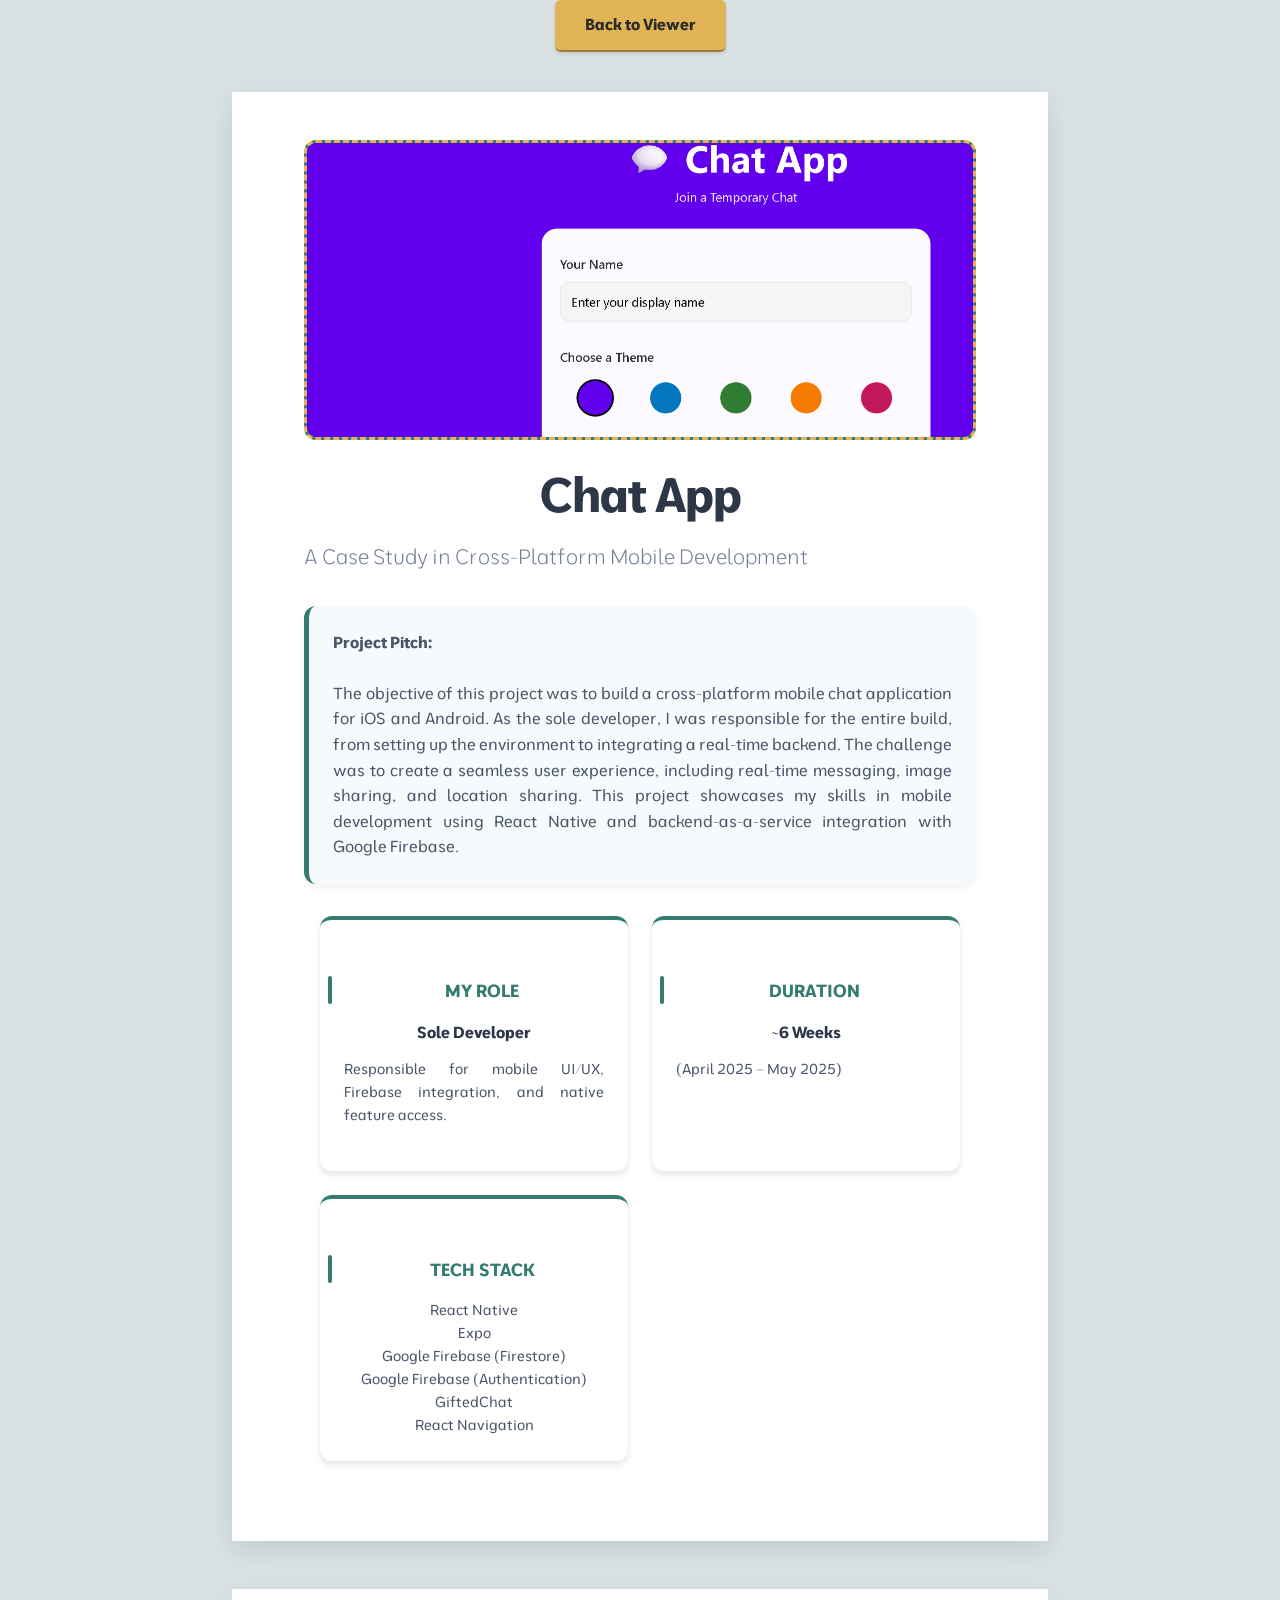
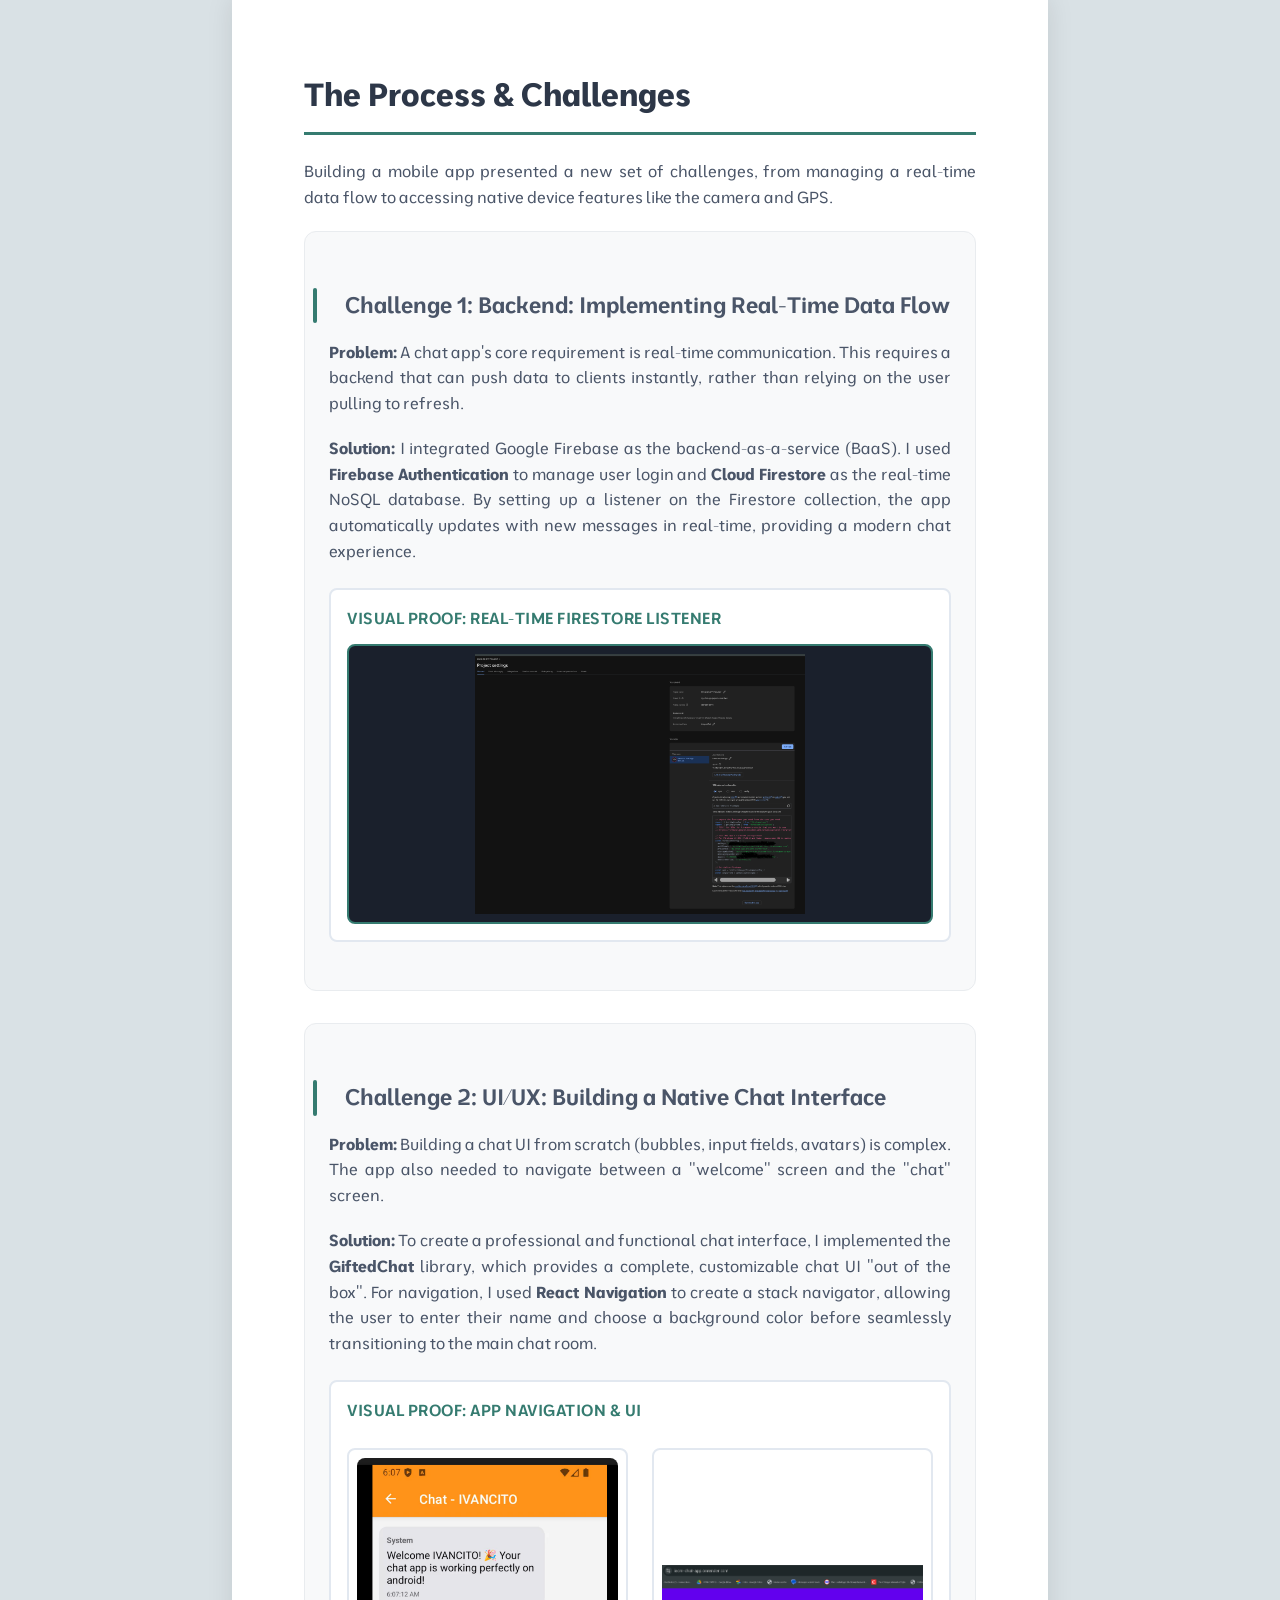
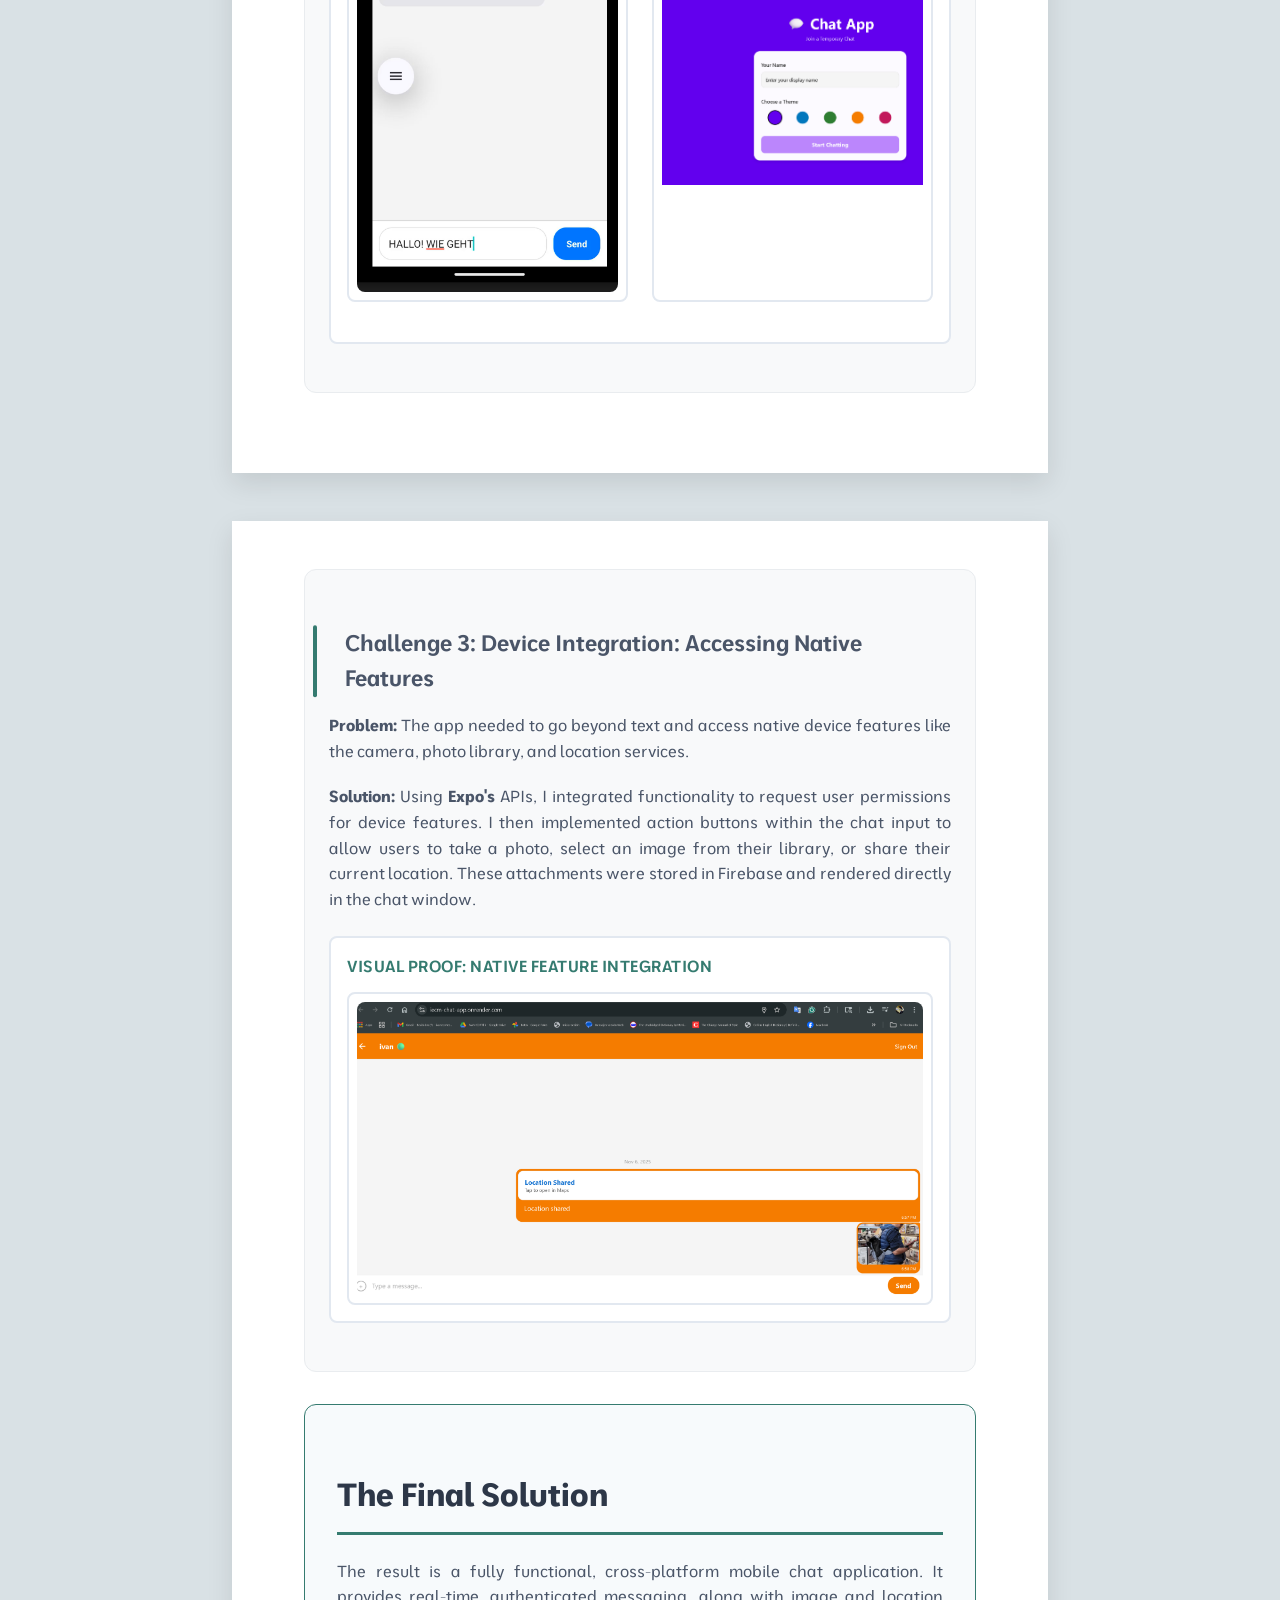
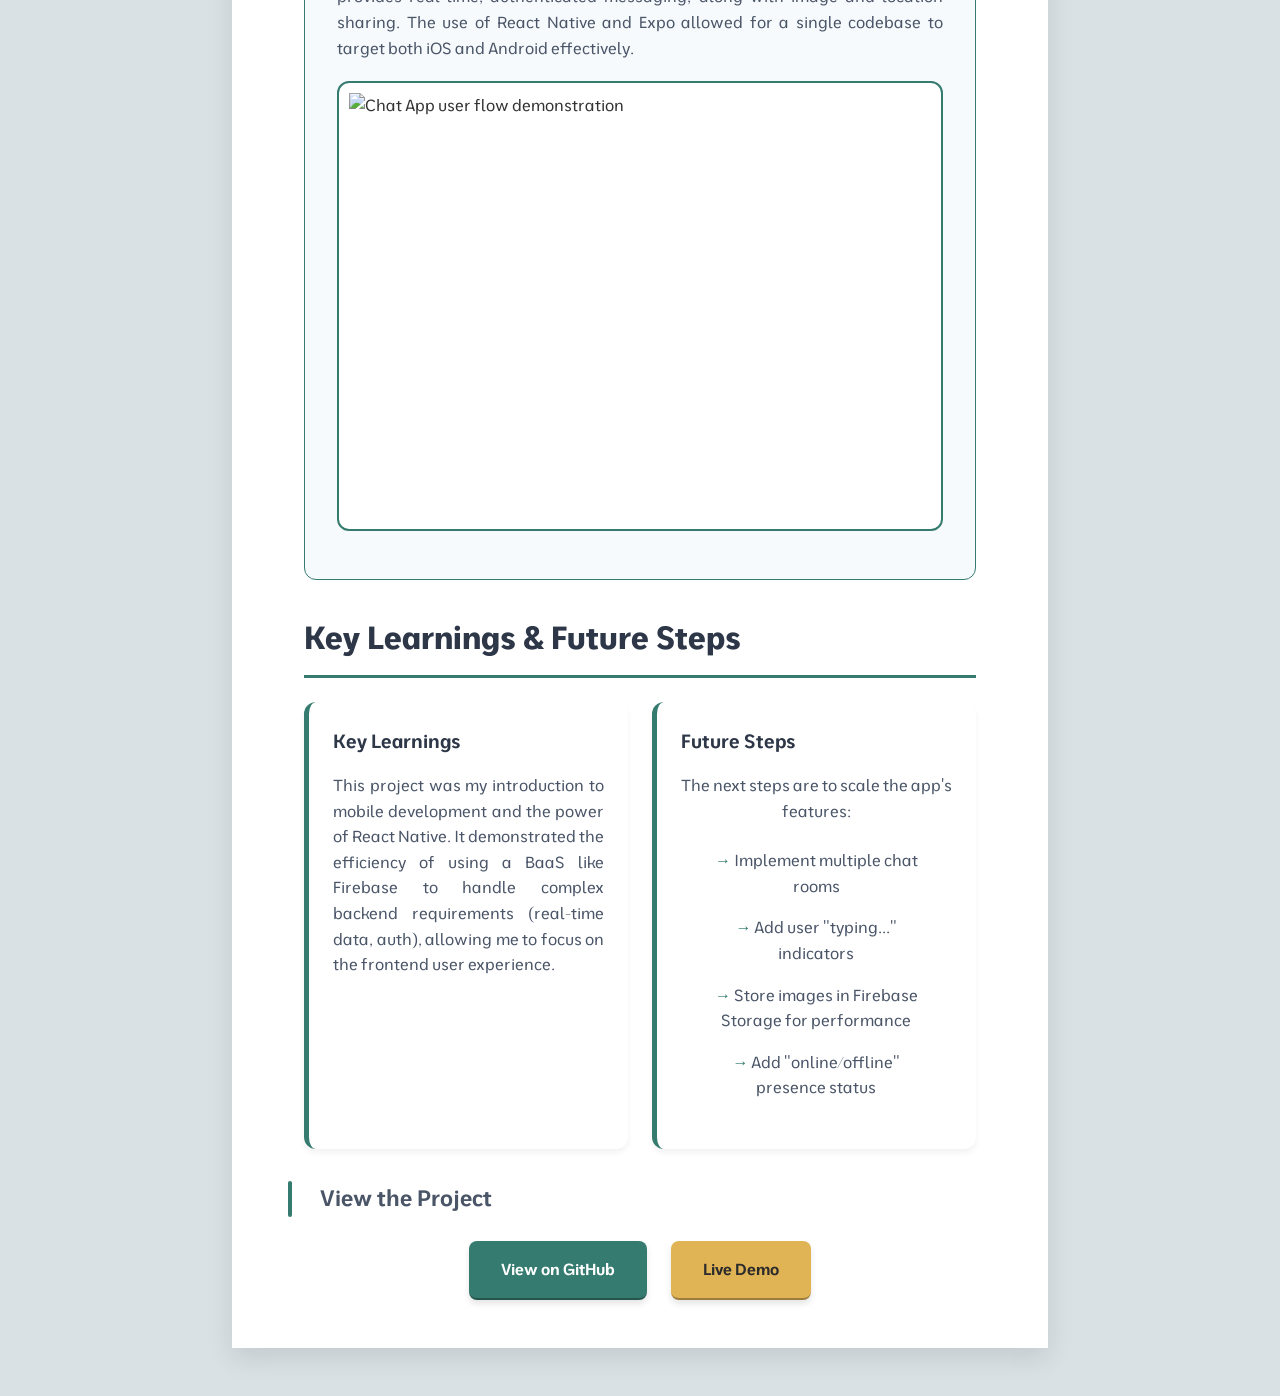
==== CHAT_APP_CASE_STUDY.html @ 042a17e3 "CORRECTIVE MEASURES" ====
<!DOCTYPE html>
<html lang="en">
<head>
    <meta charset="UTF-8" />
    <meta name="viewport" content="width=device-width, initial-scale=1.0" />
    <title>Chat App - Case Study</title>
    
    <link rel="preconnect" href="https://fonts.googleapis.com" />
    <link rel="preconnect" href="https://fonts.gstatic.com" crossorigin />
    <link href="https://fonts.googleapis.com/css2?family=Moderustic:wght@400;700&display=swap" rel="stylesheet" />

    <style>
      * { margin: 0; padding: 0; box-sizing: border-box; }
      body {
        font-family: "Moderustic", sans-serif; font-weight: 400; line-height: 1.6;
        color: #333; background: #d9e1e5;
      }
      .page {
        width: 8.5in; min-height: 11in; margin: 20px auto 0.5in auto; padding: 0.5in 0.75in;
        background: white; page-break-after: always; position: relative;
        box-shadow: 0 10px 25px rgba(0,0,0,0.1);
      }
      .page:last-child { page-break-after: avoid; }
      
      /* Navigation */
      .nav-header { text-align: center; padding-bottom: 20px; }
      .nav-btn {
        display: inline-block; padding: 12px 30px; background-color: #e0b354; 
        color: #2b2b2b; text-decoration: none; border-radius: 6px; font-weight: 700;
        box-shadow: 0 2px 4px rgba(0,0,0,0.1); border-bottom: 2px solid rgba(0, 0, 0, 0.3);
      }
      .nav-btn:hover { opacity: 0.8; }

      .hero-container { text-align: center; margin-bottom: 2rem; }
      .hero-image {
        width: 100%; height: 300px; 
        background: #357b70; 
        border-radius: 12px; display: flex; align-items: center; justify-content: center;
        margin: 0 auto 1rem; border: 3px dashed #e0b354; overflow: hidden;
      }
      .hero-image img { width: 100%; height: 100%; object-fit: cover; display: block; }
      
      .main-title { font-size: 3rem; font-weight: 700; color: #2d3748; margin-bottom: 0.5rem; letter-spacing: -1px; }
      .subtitle { font-size: 1.3rem; color: #718096; margin-bottom: 2rem; font-weight: 300; }
      .project-pitch {
        font-size: 1rem; color: #4a5568; margin-bottom: 2rem; padding: 1.5rem;
        background: #f7fafc;
        border-radius: 12px; border-left: 5px solid #357b70; box-shadow: 0 4px 6px rgba(0,0,0,.05);
        text-align: justify;
      }
      .project-details-grid {
        display: grid; grid-template-columns: repeat(auto-fit, minmax(200px, 1fr));
        gap: 1.5rem; margin: 2rem auto; padding: 0 1rem;
      }
      .detail-card {
        background: white; padding: 1.5rem; border-radius: 12px; box-shadow: 0 4px 6px rgba(0,0,0,.1);
        text-align: center; border-top: 4px solid #357b70;
      }
      .detail-card h3 { color: #357b70; font-size: 1.1rem; font-weight: 700; margin-bottom: 1rem; text-transform: uppercase; }
      .detail-card .detail-title { display: block; font-weight: 700; font-size: 1rem; color: #2d3748; margin-bottom: .75rem; }
      .detail-card p, .detail-card li { font-size: .9rem; color: #4a5568; list-style: none; padding: 0; }
      h2 {
        font-size: 2rem; font-weight: 700; color: #2d3748; margin: 2rem 0 1.5rem 0;
        border-bottom: 3px solid #357b70; padding-bottom: .75rem;
      }
      h3 {
        font-size: 1.4rem; font-weight: 600; color: #4a5568; margin: 2rem 0 1rem 0; position: relative; padding-left: 1rem;
      }
      h3::before {
        content: ""; position: absolute; left: -1rem; top: 50%; transform: translateY(-50%);
        width: 4px; height: 100%; background: #357b70; border-radius: 2px;
      }
      p { margin-bottom: 1.25rem; font-size: 1rem; color: #4a5568; text-align: justify; }
      .challenge-section {
        margin-bottom: 2rem; padding: 1.5rem; border-radius: 12px; background: #f8f9fa; border: 1px solid #e9ecef;
        page-break-inside: avoid;
      }
      .visual-proof { margin: 1.5rem 0; padding: 1rem; background: white; border-radius: 8px; border: 2px solid #e2e8f0; }
      .visual-proof h4 {
        font-size: 1rem; color: #357b70; margin-bottom: .75rem; font-weight: 600; text-transform: uppercase; letter-spacing: .5px;
      }
      .side-by-side-container { display: grid; grid-template-columns: 1fr 1fr; gap: 1.5rem; margin: 1.5rem 0; }
      .code-comparison { width: 100%; }
      .code-comparison h4 { text-align: center; color: #357b70; font-size: 1rem; margin-bottom: .75rem; font-weight: 600; }
      .code-placeholder {
        background: #1a202c; color: #e2e8f0; height: 280px; border-radius: 8px; display: flex; align-items: center; justify-content: center;
        border: 2px solid #357b70; overflow: hidden; padding: .5rem; position: relative;
      }
      .code-placeholder img { width: 100%; height: 100%; object-fit: contain; border-radius: 4px; }
      .image-placeholder {
        width: 100%; min-height: 250px; background: white; border: 2px solid #e2e8f0; border-radius: 8px; display: flex; align-items: center; justify-content: center; padding: .5rem; overflow: hidden;
      }
      .image-placeholder img { width: 100%; height: 100%; object-fit: contain; border-radius: 8px; }
      .ui-screenshots { display: grid; grid-template-columns: 1fr 1fr; gap: 1.5rem; margin: 1.5rem 0; }
      .final-solution {
        background: #f7fafc; padding: 2rem; border-radius: 12px; border: 1px solid #357b70; margin: 2rem 0;
      }
      .gif-placeholder {
        width: 100%; height: 450px; background: white; border: 2px solid #357b70; border-radius: 12px; display: block; margin: 1rem 0; padding: 10px; overflow: hidden;
      }
      .gif-placeholder img { width: 100%; height: 100%; object-fit: contain; display: block; content: url('./CHATAPP_WORKING_ON_PHONE.gif'); }
      .learnings-grid { display: grid; grid-template-columns: 1fr 1fr; gap: 1.5rem; margin: 1.5rem 0; page-break-inside: avoid; }
      .learning-box { background: white; padding: 1.5rem; border-radius: 12px; border-left: 5px solid #357b70; box-shadow: 0 4px 6px rgba(0,0,0,.05); }
      .learning-box h4 { font-size: 1.2rem; color: #2d3748; margin-bottom: 1rem; font-weight: 600; }
      .future-steps-list { margin: 1rem auto; padding-left: 0; list-style: none; max-width: 80%; text-align: center; }
      .future-steps-list li { padding: .5rem 0; color: #4a5568; }
      .future-steps-list li::before { content: "→ "; color: #357b70; font-weight: bold; }
      .cta-section {
        text-align: center; margin-top: 3rem; padding: 2rem; background: #f7fafc; border-radius: 12px;
      }
      .cta-section h3 { margin-bottom: 1.5rem; text-align: center; padding-left: 0; }
      .cta-section h4 { margin: 1.5rem 0 .5rem 0; color: #4a5568; font-size: 1.1rem; }
      .cta-buttons { display: flex; gap: 1.5rem; justify-content: center; margin-top: 1.5rem; }
      .cta-button {
        padding: 1rem 2rem; border: none; border-radius: 8px; font-weight: 600; text-decoration: none; color: white; transition: all .3s ease; font-size: 1rem; box-shadow: 0 4px 6px rgba(0,0,0,.1);
        border-bottom: 2px solid rgba(0, 0, 0, 0.3);
      }
      .cta-button:hover { transform: translateY(-2px); box-shadow: 0 6px 12px rgba(0,0,0,.15); opacity: 0.8; }
      
      .github-button { background-color: #357b70; }
      .demo-button { background-color: #e0b354; color: #2b2b2b; }

      @media print {
        .nav-header { display: none; }
        .page { width: 100%; margin: 0; padding: 0.5in; box-shadow: none; border: none; }
        .gif-placeholder img { content: url('./CHATAPP_WORKING_ON_PHONE.png') !important; }
      }
    </style>
</head>
<body>
    <div class="nav-header">
        <a href="../../index.html" class="nav-btn">Back to Viewer</a>
    </div>

    <div class="page">
      <div class="hero-container">
        <div class="hero-image">
           <img src="./img/CHATAPP/SCREENSHOT_CHATAPP_UI.png" alt="Screenshot welcome page to Chat App" />
        </div>
        <h1 class="main-title">Chat App</h1>
        <p class="subtitle">A Case Study in Cross-Platform Mobile Development</p>
        <div class="project-pitch">
          <strong>Project Pitch:</strong><br /><br />
          The objective of this project was to build a cross-platform mobile chat application for iOS and Android. As the sole developer, I was responsible for the entire build, from setting up the environment to integrating a real-time backend. The challenge was to create a seamless user experience, including real-time messaging, image sharing, and location sharing. This project showcases my skills in mobile development using React Native and backend-as-a-service integration with Google Firebase.
        </div>
      </div>

      <div class="project-details-grid">
        <div class="detail-card">
          <h3>My Role</h3>
          <span class="detail-title">Sole Developer</span>
          <p>Responsible for mobile UI/UX, Firebase integration, and native feature access.</p>
        </div>
        <div class="detail-card">
          <h3>Duration</h3>
          <span class="detail-title">~6 Weeks</span>
          <p>(April 2025 – May 2025)</p>
        </div>
        <div class="detail-card">
          <h3>Tech Stack</h3>
          <ul style="padding: 0;">
            <li>React Native</li>
            <li>Expo</li>
            <li>Google Firebase (Firestore)</li>
            <li>Google Firebase (Authentication)</li>
            <li>GiftedChat</li>
            <li>React Navigation</li>
          </ul>
        </div>
      </div>
    </div>

    <div class="page">
      <h2>The Process & Challenges</h2>
      <p>
        Building a mobile app presented a new set of challenges, from managing a real-time data flow to accessing native device features like the camera and GPS.
      </p>

      <div class="challenge-section">
        <h3>Challenge 1: Backend: Implementing Real-Time Data Flow</h3>
        <p>
          <strong>Problem:</strong> A chat app's core requirement is real-time communication. This requires a backend that can push data to clients instantly, rather than relying on the user pulling to refresh.
        </p>
        <p>
          <strong>Solution:</strong> I integrated Google Firebase as the backend-as-a-service (BaaS). I used <strong>Firebase Authentication</strong> to manage user login and <strong>Cloud Firestore</strong> as the real-time NoSQL database. By setting up a listener on the Firestore collection, the app automatically updates with new messages in real-time, providing a modern chat experience.
        </p>
        <div class="visual-proof">
          <h4>Visual Proof: Real-Time Firestore Listener</h4>
          <div class="code-placeholder">
             <img src="./img/CHATAPP/SCREENSHOT_CHATAPP_FIRESTORE.png" alt="Screenshot of the onSnapshot code from Firebase" />
          </div>
        </div>
      </div>

      <div class="challenge-section">
        <h3>Challenge 2: UI/UX: Building a Native Chat Interface</h3>
        <p>
          <strong>Problem:</strong> Building a chat UI from scratch (bubbles, input fields, avatars) is complex. The app also needed to navigate between a "welcome" screen and the "chat" screen.
        </p>
        <p>
          <strong>Solution:</strong> To create a professional and functional chat interface, I implemented the <strong>GiftedChat</strong> library, which provides a complete, customizable chat UI "out of the box". For navigation, I used <strong>React Navigation</strong> to create a stack navigator, allowing the user to enter their name and choose a background color before seamlessly transitioning to the main chat room.
        </p>
        <div class="visual-proof">
          <h4>Visual Proof: App Navigation & UI</h4>
          <div class="ui-screenshots">
             <div class="image-placeholder">
               <img src="./img/CHATAPP/SCREENSHOT_CHATAPP_WELCOME_1.png" alt="Screenshot of the Welcome Screen" />
             </div>
             <div class="image-placeholder">
               <img src="./img/CHATAPP/SCREENSHOT_CHATAPP_UI.png" alt="Screenshot of the GiftedChat UI" />
             </div>
          </div>
        </div>
      </div>
    </div>
    
    <div class="page">
      <div class="challenge-section">
        <h3>Challenge 3: Device Integration: Accessing Native Features</h3>
        <p>
          <strong>Problem:</strong> The app needed to go beyond text and access native device features like the camera, photo library, and location services.
        </p>
        <p>
          <strong>Solution:</strong> Using <strong>Expo's</strong> APIs, I integrated functionality to request user permissions for device features. I then implemented action buttons within the chat input to allow users to take a photo, select an image from their library, or share their current location. These attachments were stored in Firebase and rendered directly in the chat window.
        </p>
        <div class="visual-proof">
          <h4>Visual Proof: Native Feature Integration</h4>
           <div class="image-placeholder">
             <img src="./img/CHATAPP/SCREENSHOT_CHATAPP_FEATURES.png" alt="Screenshot of the chat input showing camera, photo, and location buttons" />
           </div>
        </div>
      </div>

      <div class="final-solution">
        <h2>The Final Solution</h2>
        <p>
          The result is a fully functional, cross-platform mobile chat application. It provides real-time, authenticated messaging, along with image and location sharing. The use of React Native and Expo allowed for a single codebase to target both iOS and Android effectively.
        </p>
         <div class="gif-placeholder">
           <img src="./img/CHATAPP/CHATAPP_WORKING_ON_PHONE.gif" alt="Chat App user flow demonstration" />
        </div>
      </div>

      <h2>Key Learnings & Future Steps</h2>
      <div class="learnings-grid">
        <div class="learning-box">
          <h4>Key Learnings</h4>
          <p>
            This project was my introduction to mobile development and the power of React Native. It demonstrated the efficiency of using a BaaS like Firebase to handle complex backend requirements (real-time data, auth), allowing me to focus on the frontend user experience.
          </p>
        </div>
        <div class="learning-box">
          <h4>Future Steps</h4>
          <p style="text-align: center; margin-bottom: 0.5rem;">
            The next steps are to scale the app's features:
          </p>
          <ul class="future-steps-list">
            <li>Implement multiple chat rooms</li>
            <li>Add user "typing..." indicators</li>
            <li>Store images in Firebase Storage for performance</li>
            <li>Add "online/offline" presence status</li>
          </ul>
        </div>
      </div>

      <div classs="cta-section">
        <h3>View the Project</h3>
        <div class="cta-buttons">
          <a href="https://github.com/ivencomur/chat-app/tree/ACHIEVEMENT-5-WITH-README-FORT-PORTFOLIO" class="cta-button github-button" target="_blank" rel="noopener">View on GitHub</a>
          <a href="https://iecm-chat-app.onrender.com" class="cta-button demo-button" target="_blank" rel="noopener">Live Demo</a>
        </div>
      </div>
    </div>
</body>
</html>
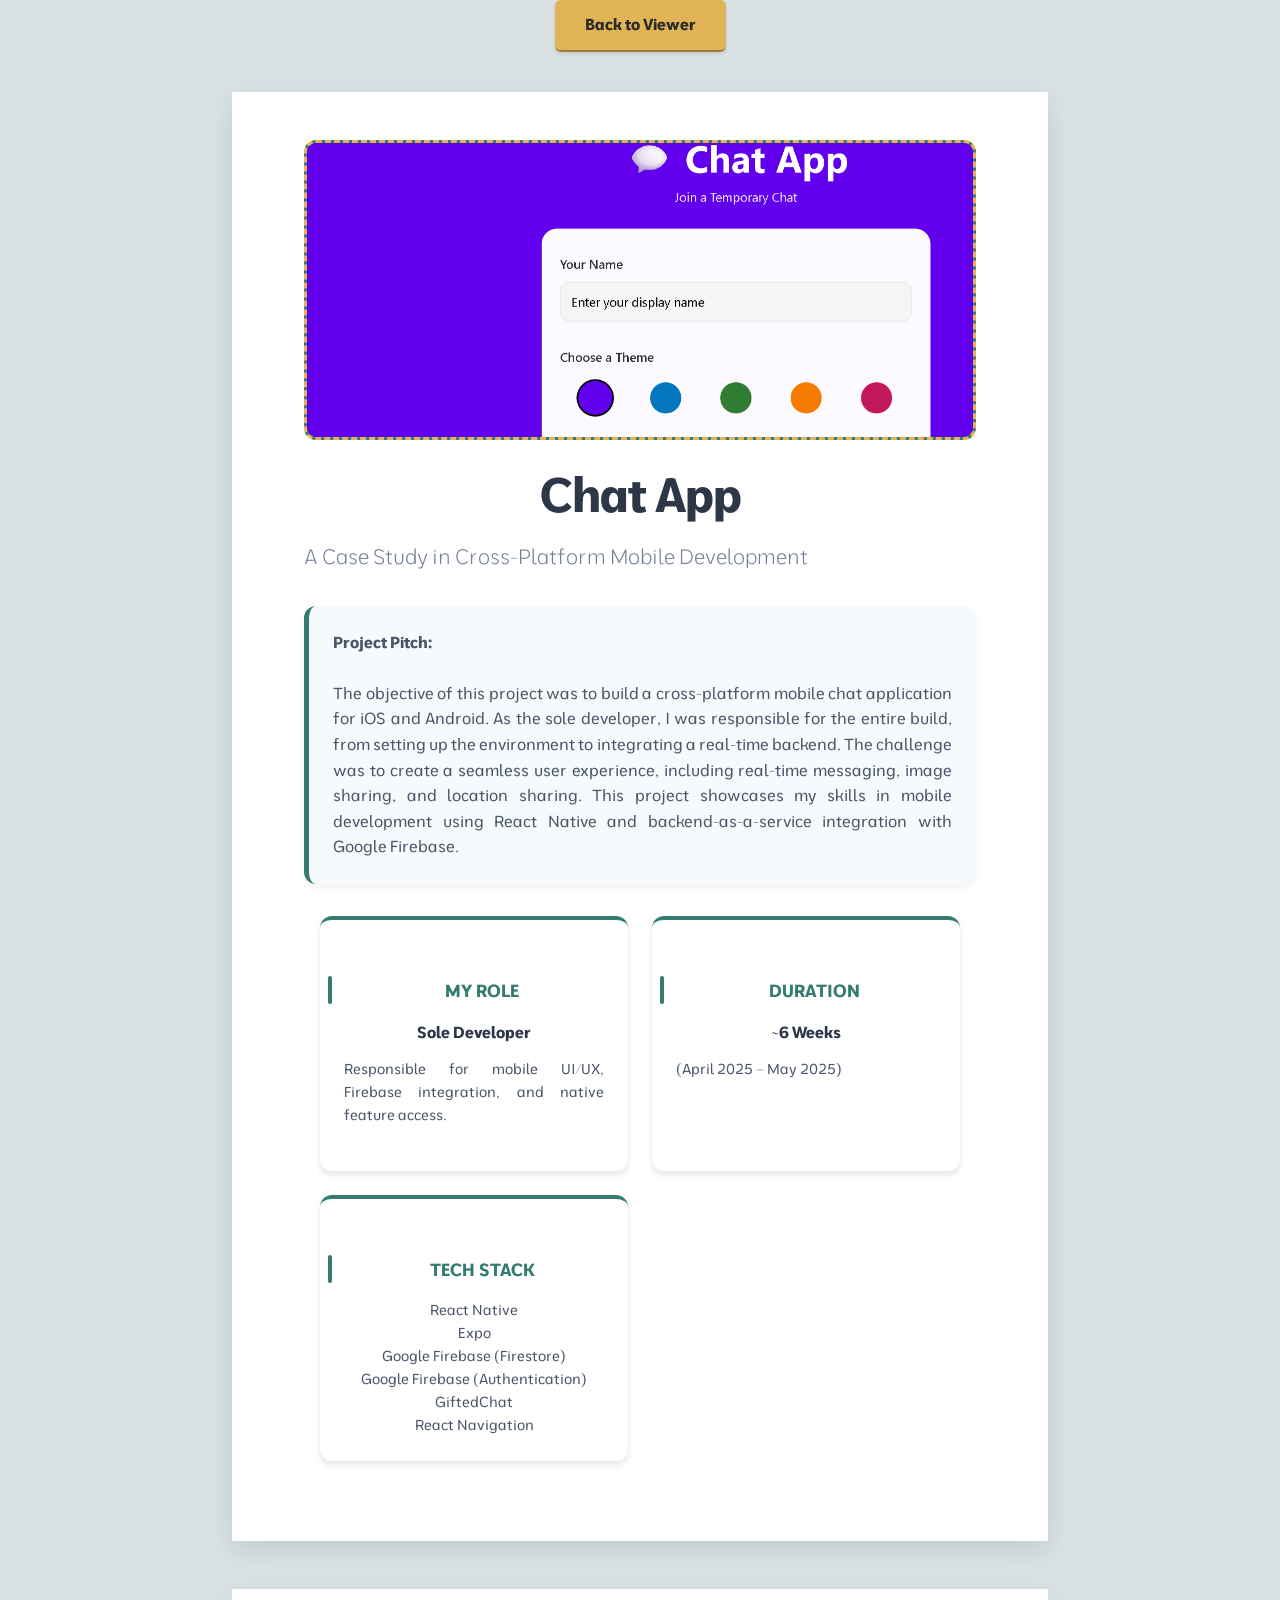
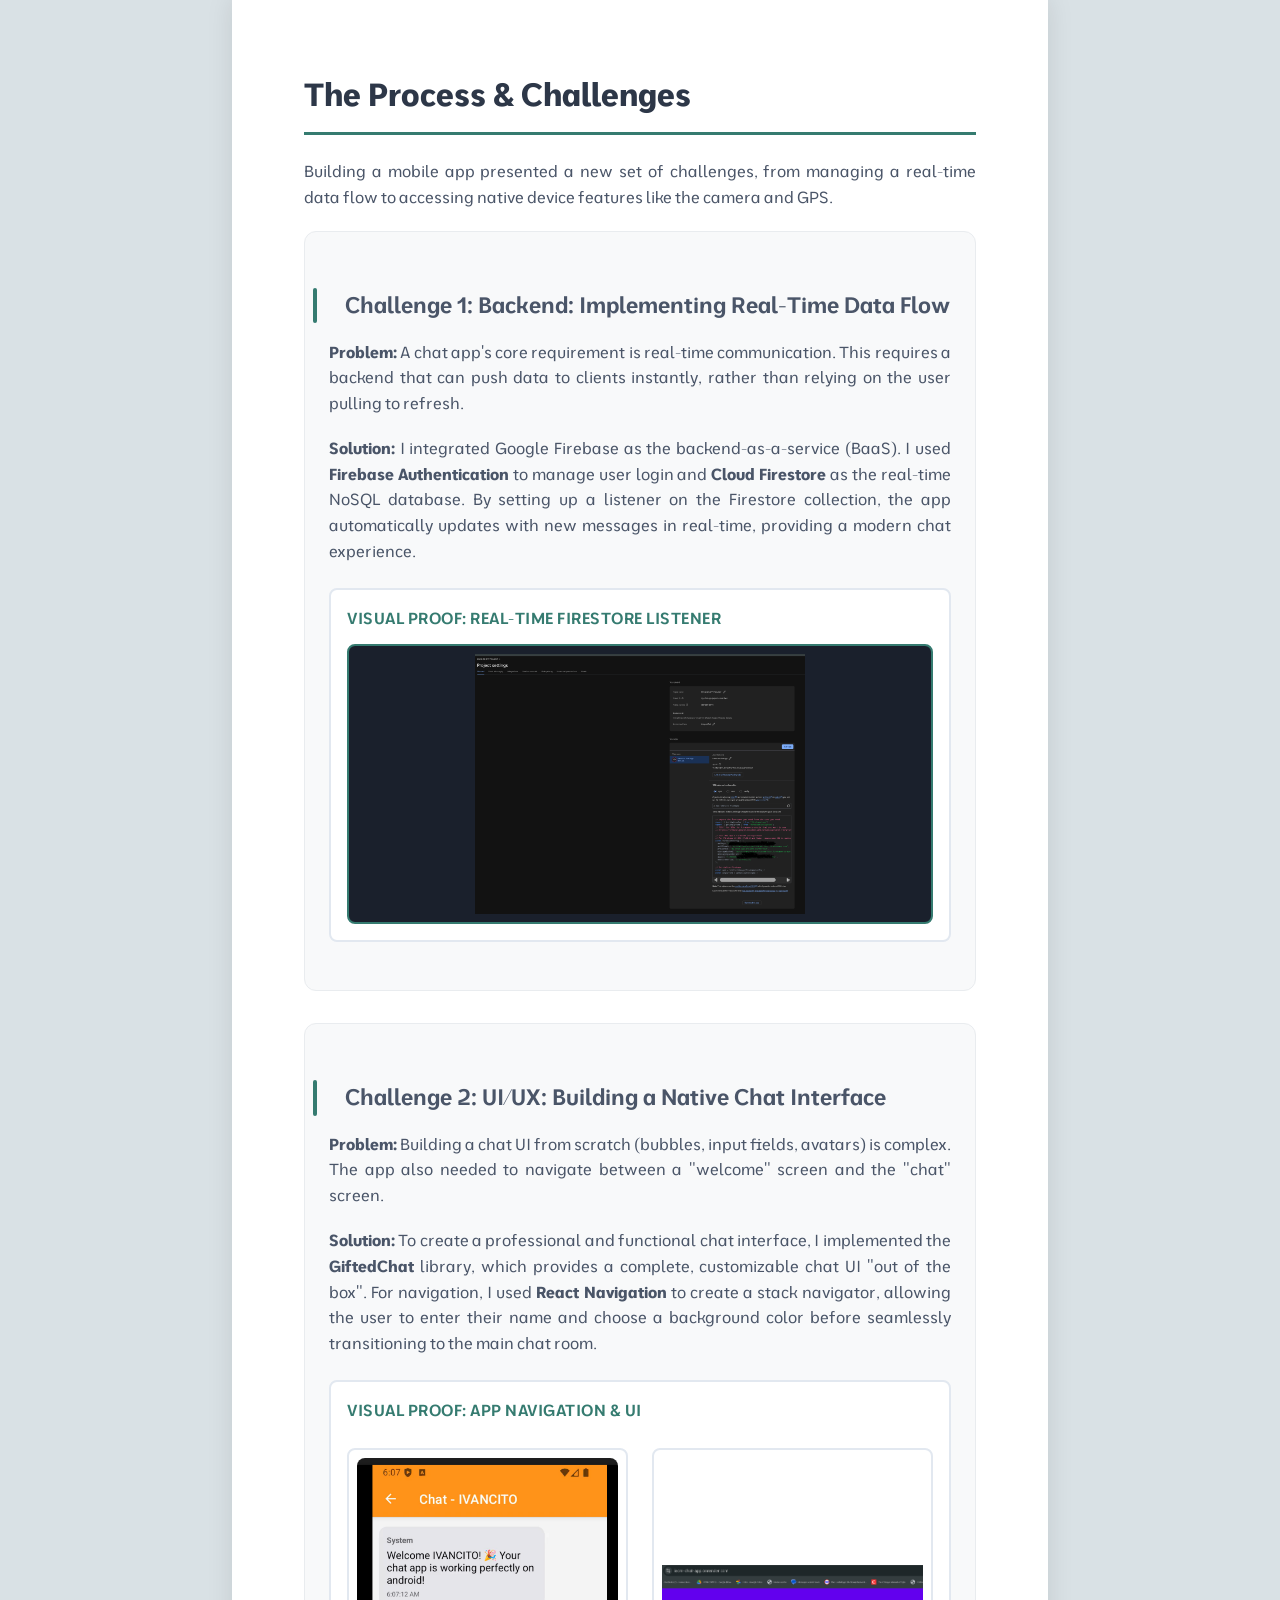
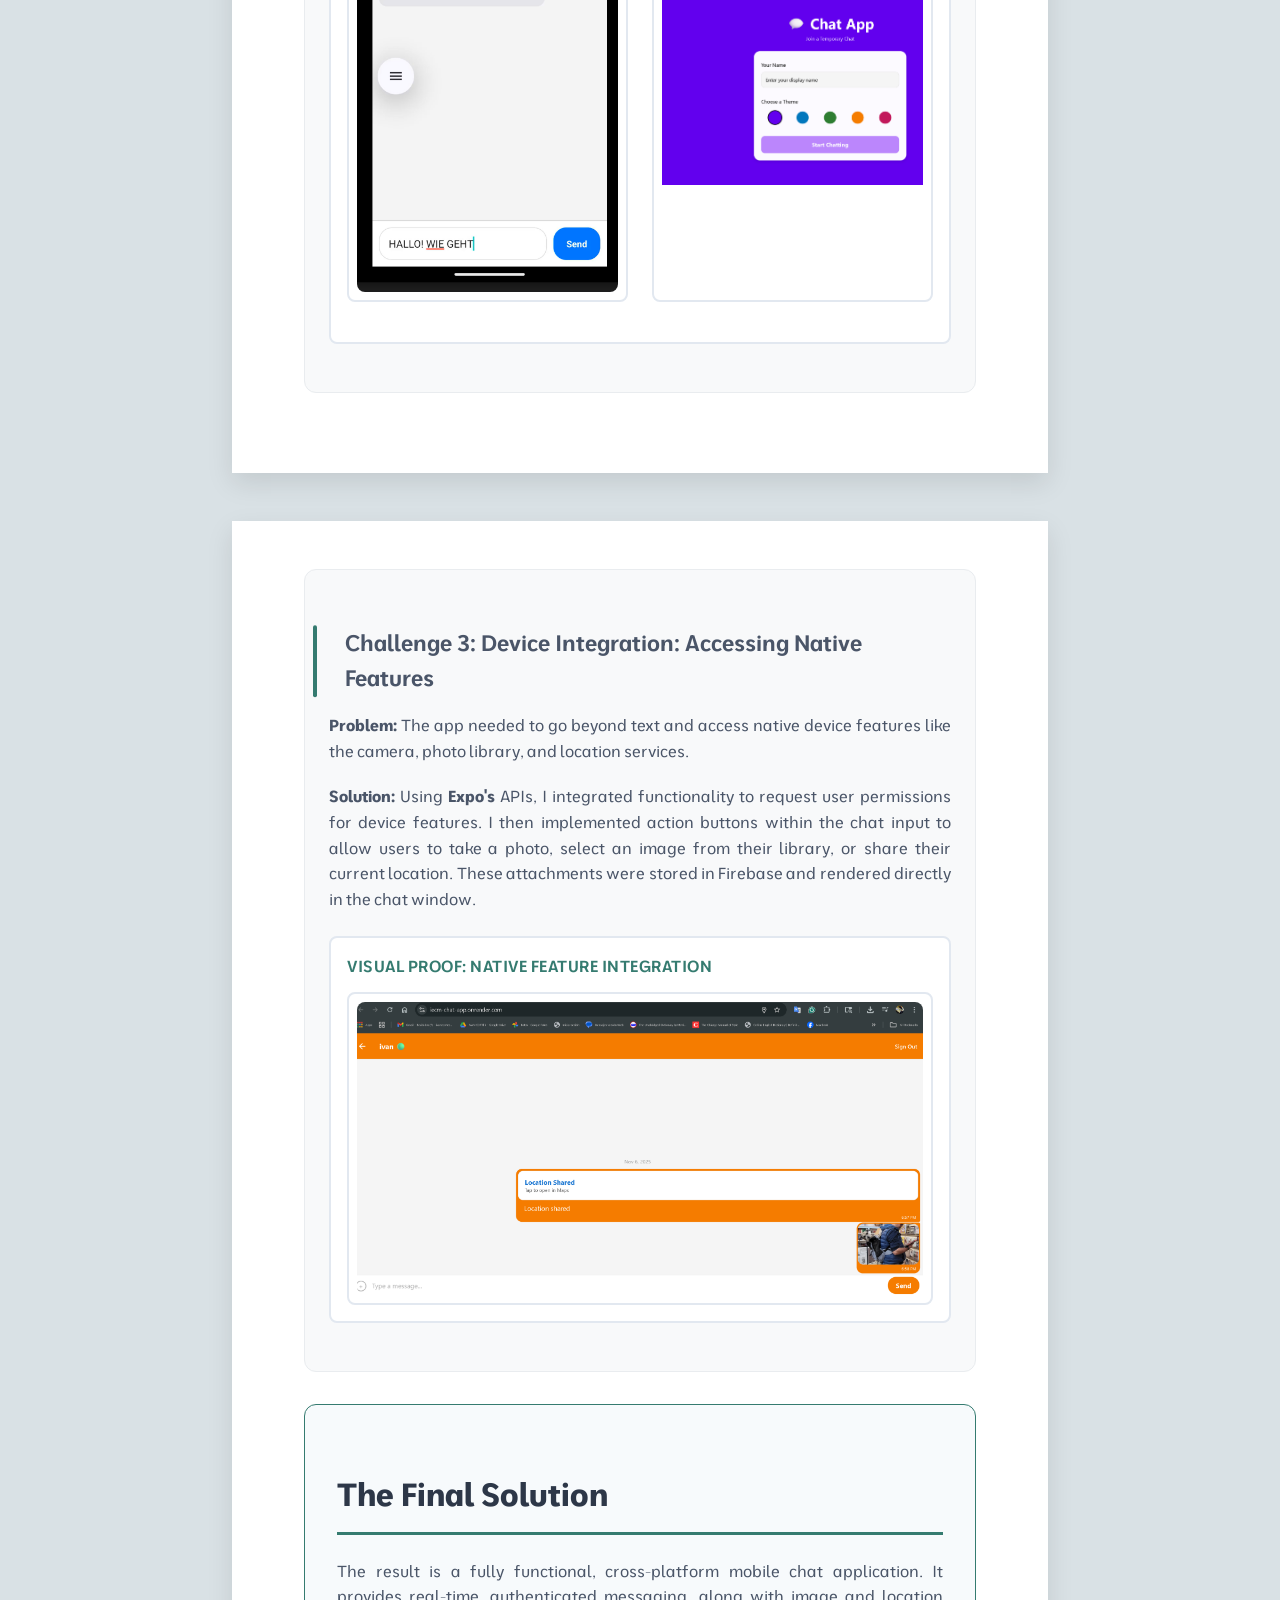
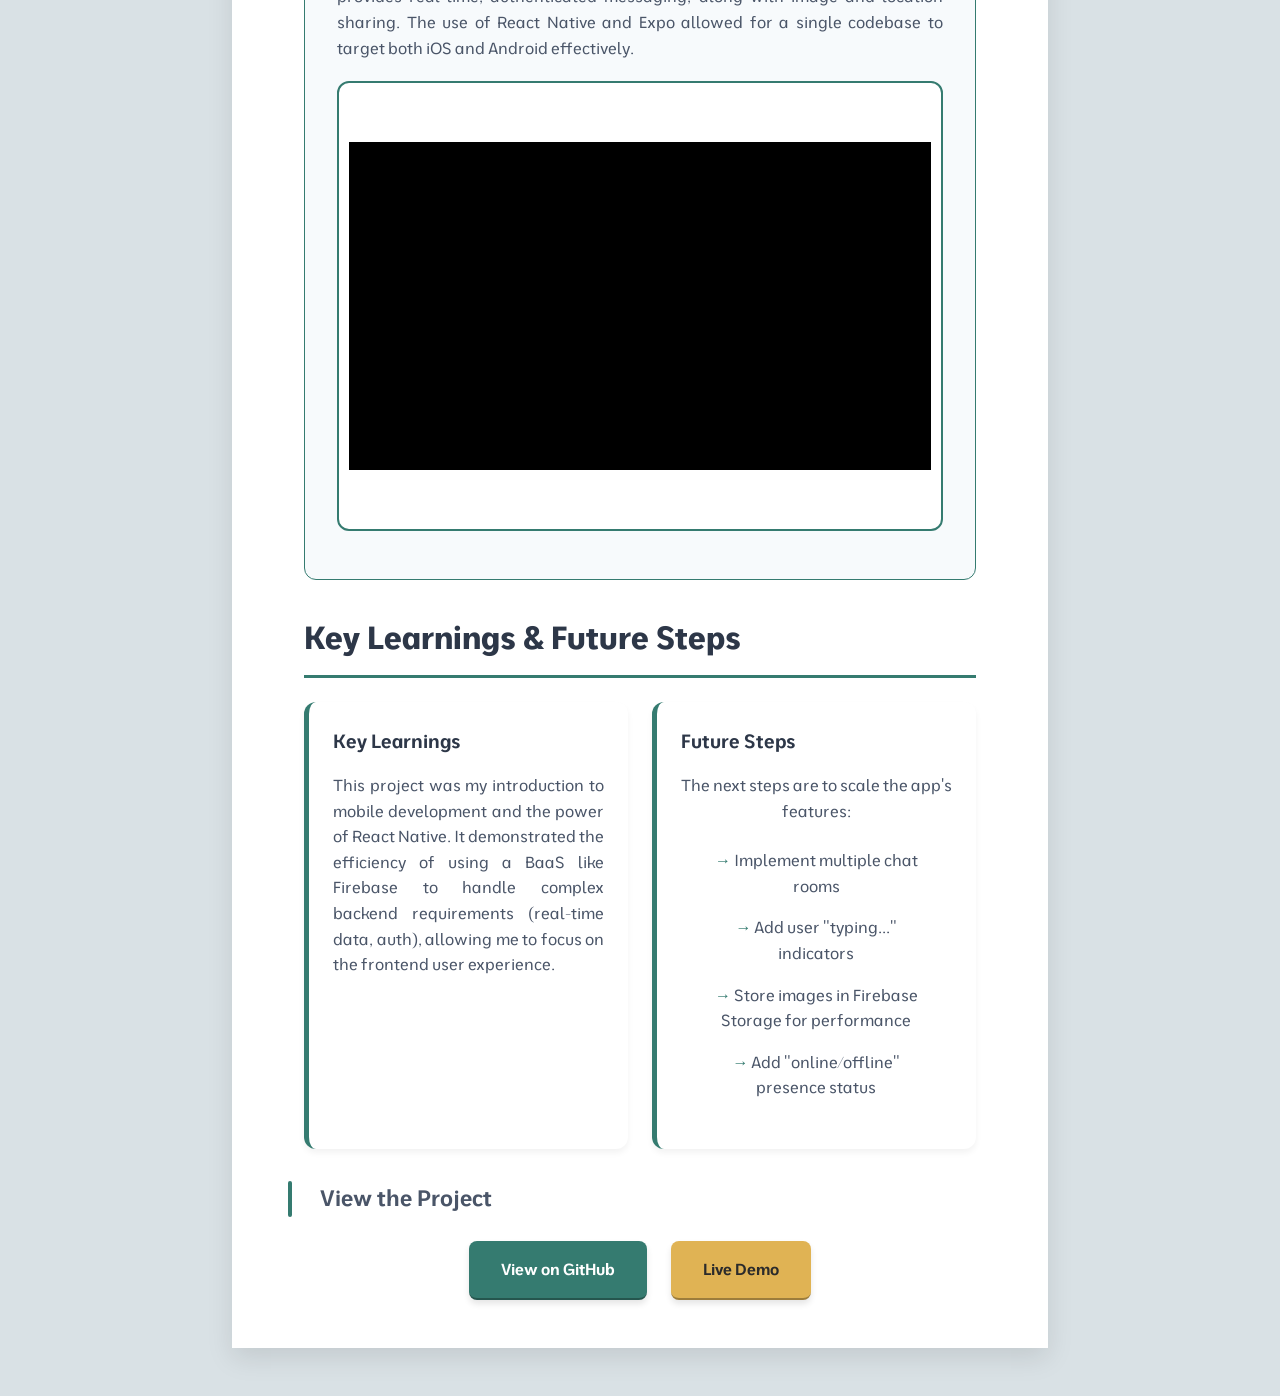
==== commit b4078e0f: "fixing images' paths" ====
--- a/CHAT_APP_CASE_STUDY.html
+++ b/CHAT_APP_CASE_STUDY.html
@@ -129,13 +129,13 @@
 </head>
 <body>
     <div class="nav-header">
-        <a href="../../index.html" class="nav-btn">Back to Viewer</a>
+        <a href="index.html" class="nav-btn">Back to Viewer</a>
     </div>
 
     <div class="page">
       <div class="hero-container">
         <div class="hero-image">
-           <img src="./img/CHATAPP/SCREENSHOT_CHATAPP_UI.png" alt="Screenshot welcome page to Chat App" />
+           <img src="img/CHATAPP/SCREENSHOT_CHATAPP_UI.png" alt="Screenshot welcome page to Chat App" />
         </div>
         <h1 class="main-title">Chat App</h1>
         <p class="subtitle">A Case Study in Cross-Platform Mobile Development</p>
@@ -187,7 +187,7 @@
         <div class="visual-proof">
           <h4>Visual Proof: Real-Time Firestore Listener</h4>
           <div class="code-placeholder">
-             <img src="./img/CHATAPP/SCREENSHOT_CHATAPP_FIRESTORE.png" alt="Screenshot of the onSnapshot code from Firebase" />
+             <img src="img/CHATAPP/SCREENSHOT_CHATAPP_FIRESTORE.png" alt="Screenshot of the onSnapshot code from Firebase" />
           </div>
         </div>
       </div>
@@ -204,10 +204,10 @@
           <h4>Visual Proof: App Navigation & UI</h4>
           <div class="ui-screenshots">
              <div class="image-placeholder">
-               <img src="./img/CHATAPP/SCREENSHOT_CHATAPP_WELCOME_1.png" alt="Screenshot of the Welcome Screen" />
+               <img src="img\CHATAPP\SCREENSHOT_CHATAPP_WELCOME_1.png" alt="Screenshot of the Welcome Screen" />
              </div>
              <div class="image-placeholder">
-               <img src="./img/CHATAPP/SCREENSHOT_CHATAPP_UI.png" alt="Screenshot of the GiftedChat UI" />
+               <img src="img/CHATAPP/SCREENSHOT_CHATAPP_UI.png" alt="Screenshot of the GiftedChat UI" />
              </div>
           </div>
         </div>
@@ -226,7 +226,7 @@
         <div class="visual-proof">
           <h4>Visual Proof: Native Feature Integration</h4>
            <div class="image-placeholder">
-             <img src="./img/CHATAPP/SCREENSHOT_CHATAPP_FEATURES.png" alt="Screenshot of the chat input showing camera, photo, and location buttons" />
+             <img src="img/CHATAPP/SCREENSHOT_CHATAPP_FEATURES.png" alt="Screenshot of the chat input showing camera, photo, and location buttons" />
            </div>
         </div>
       </div>
@@ -237,7 +237,7 @@
           The result is a fully functional, cross-platform mobile chat application. It provides real-time, authenticated messaging, along with image and location sharing. The use of React Native and Expo allowed for a single codebase to target both iOS and Android effectively.
         </p>
          <div class="gif-placeholder">
-           <img src="./img/CHATAPP/CHATAPP_WORKING_ON_PHONE.gif" alt="Chat App user flow demonstration" />
+           <img src="img/CHATAPP/CHATAPP_WORKING_ON_PHONE.gif" alt="Chat App user flow demonstration" />
         </div>
       </div>
 
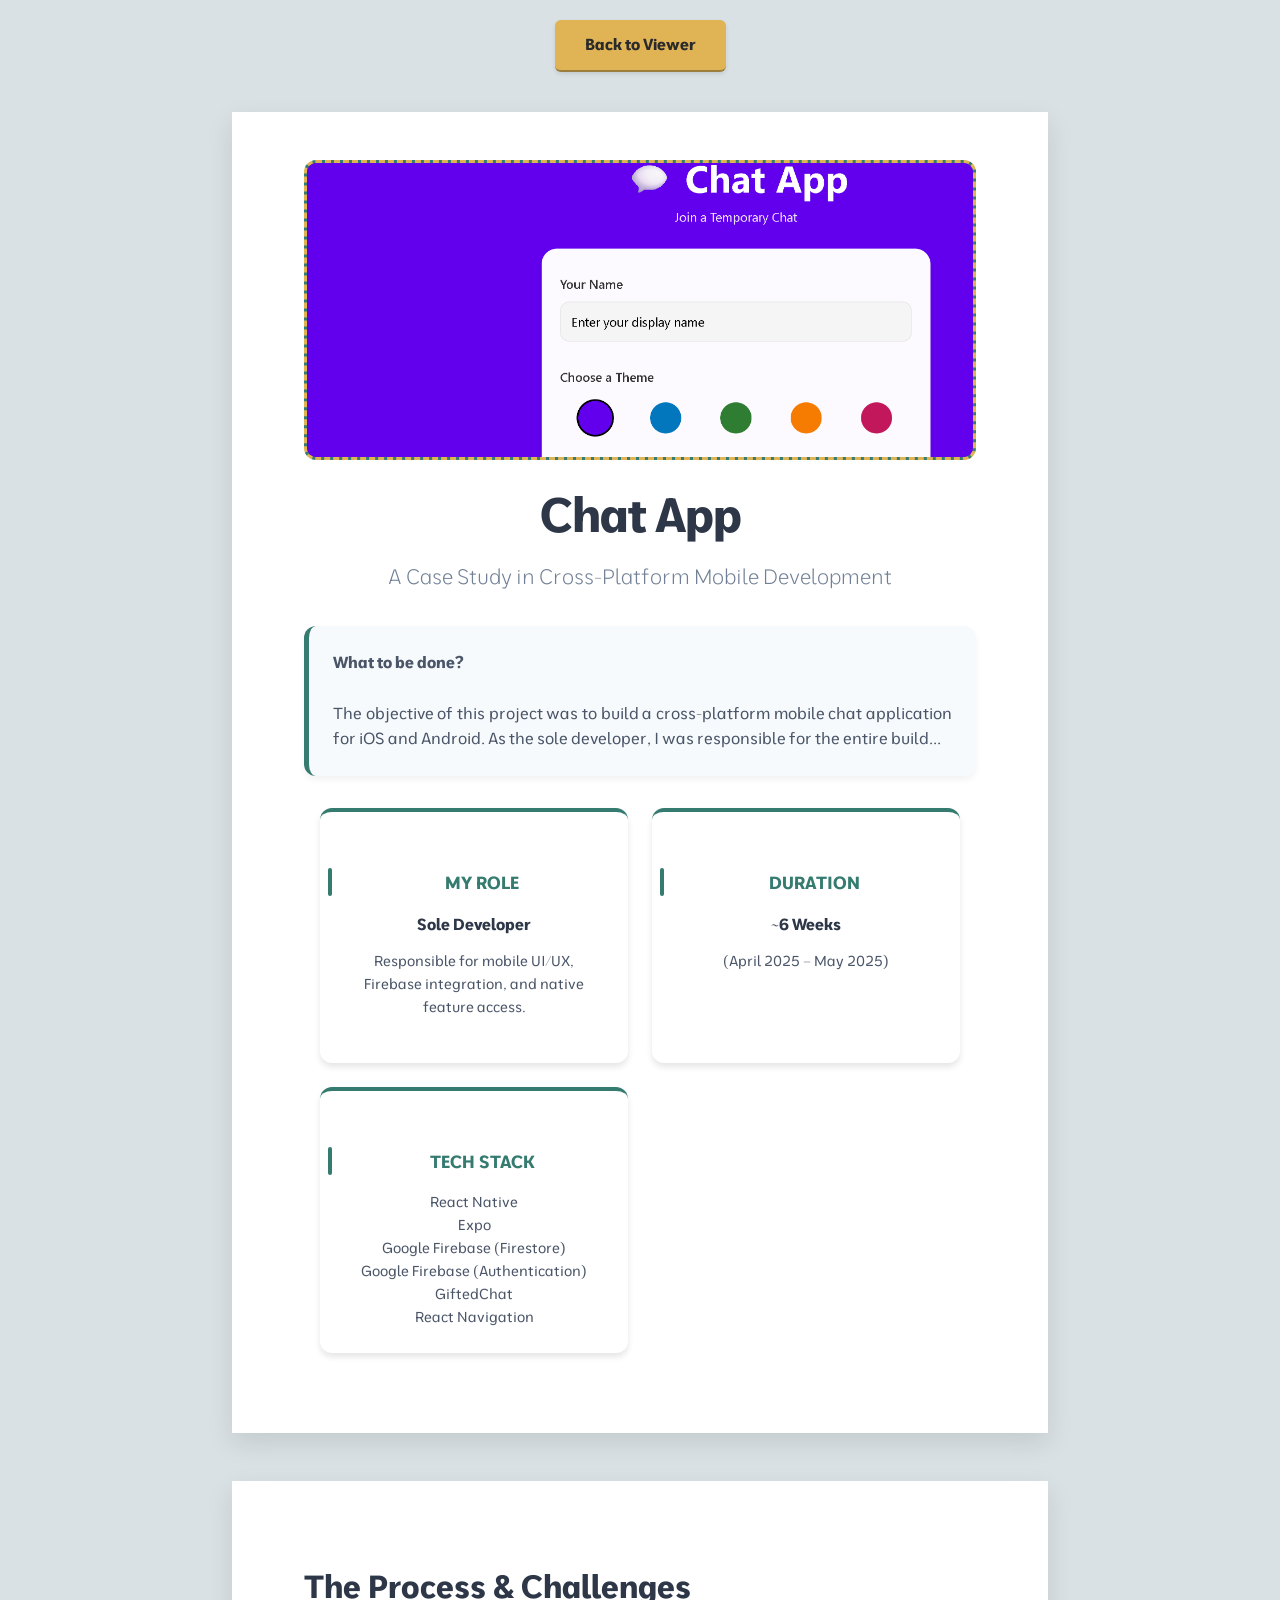
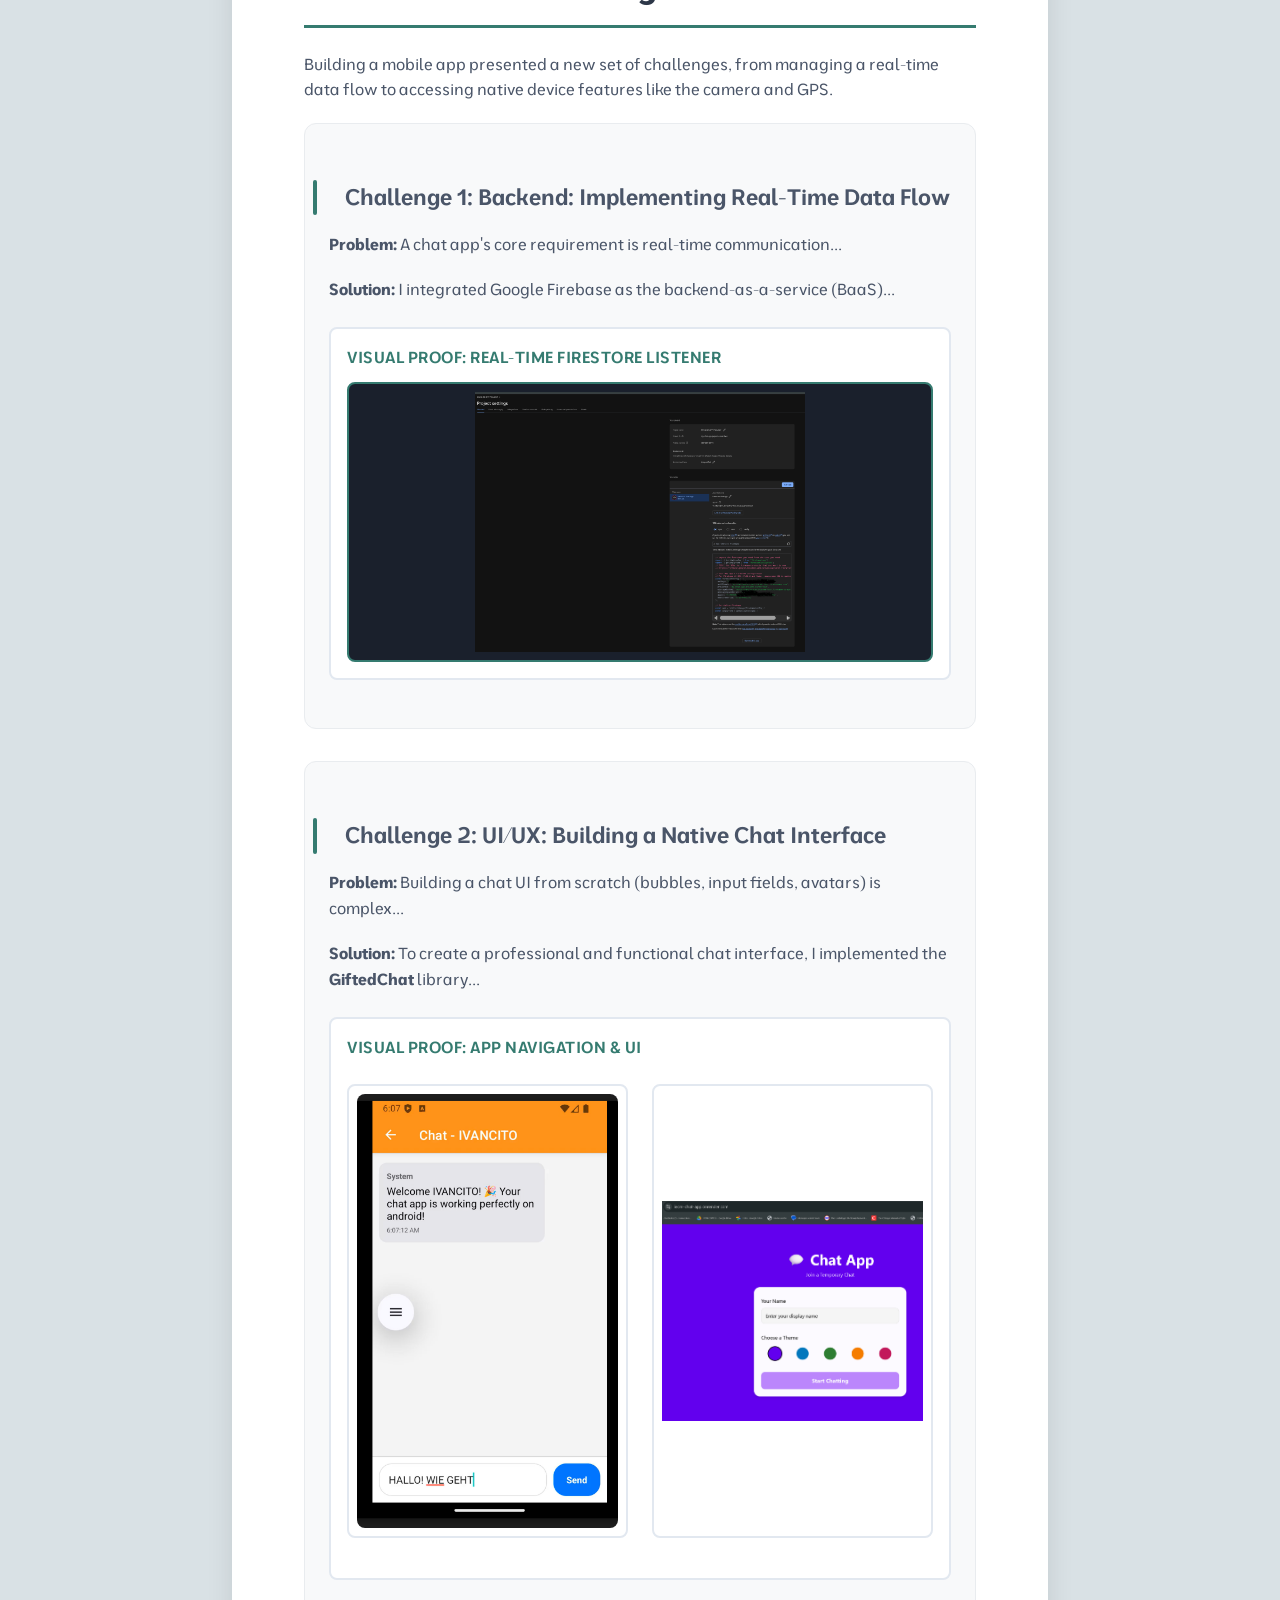
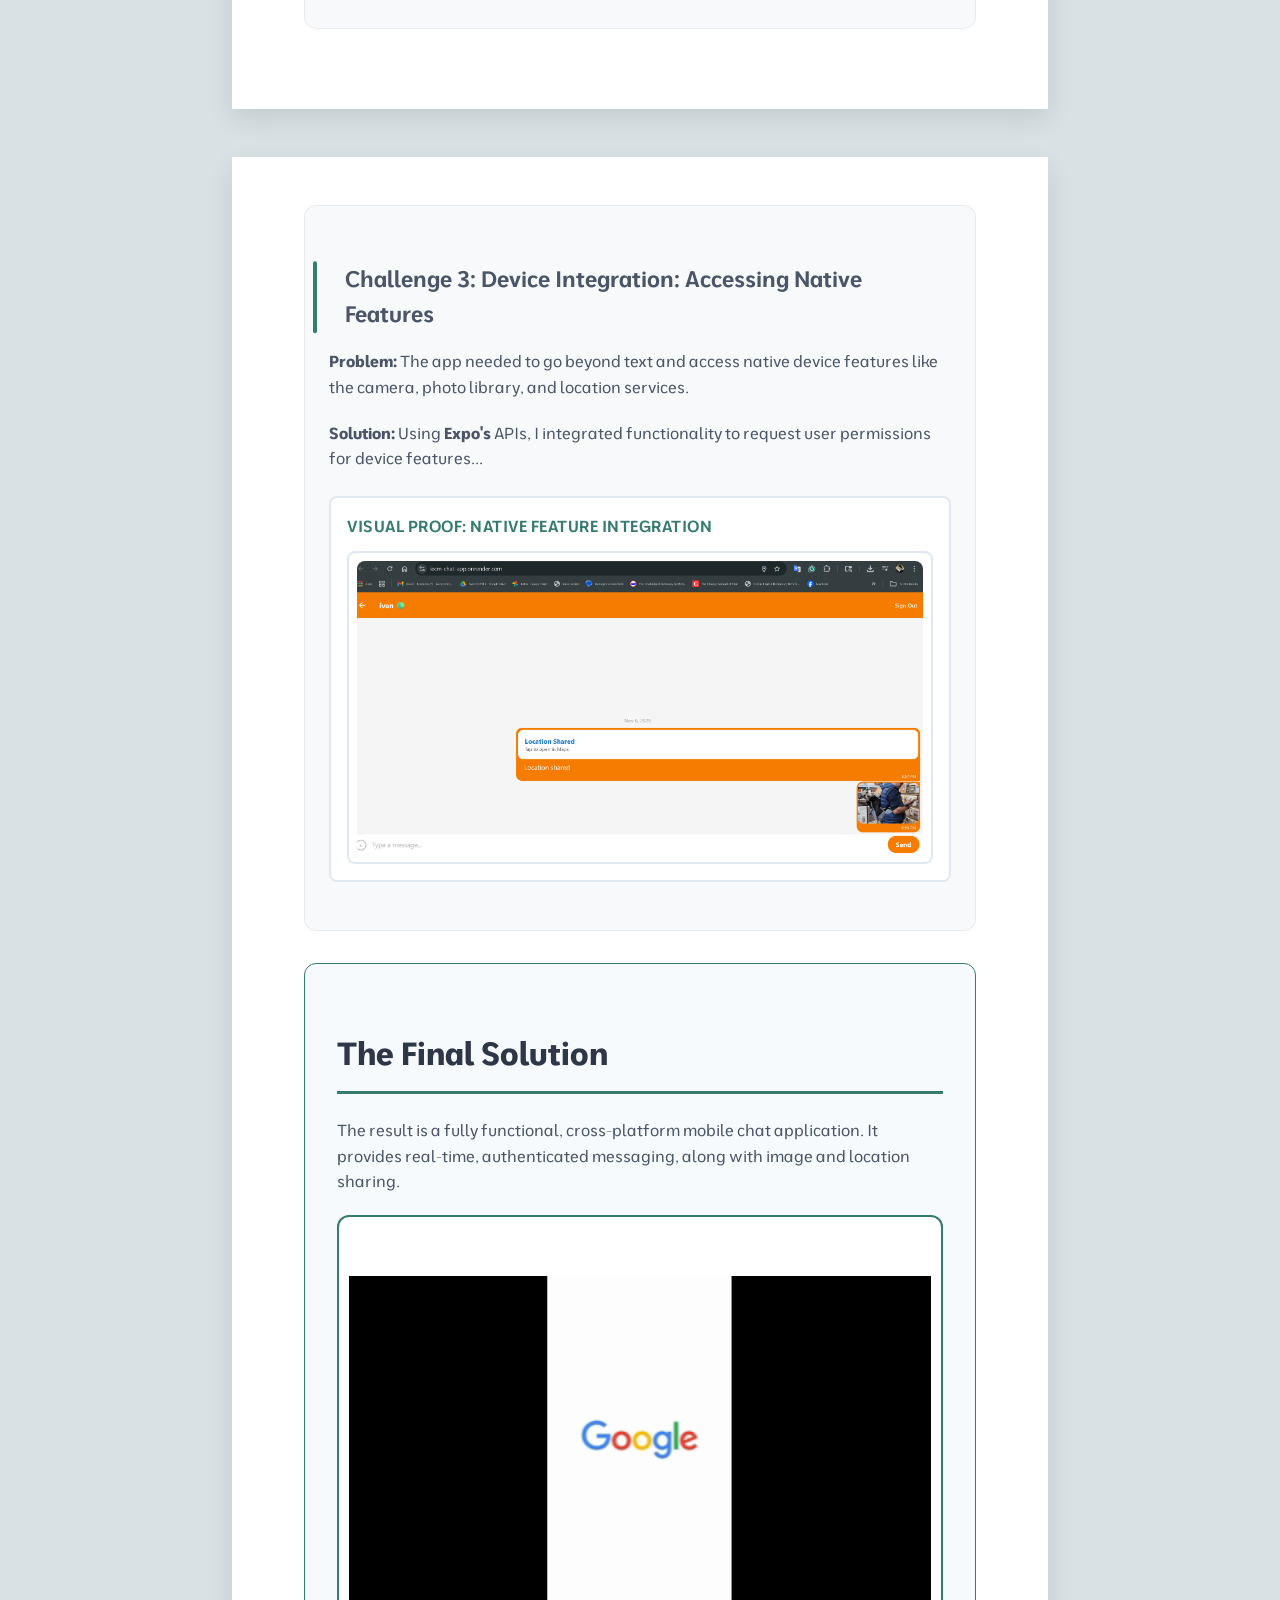
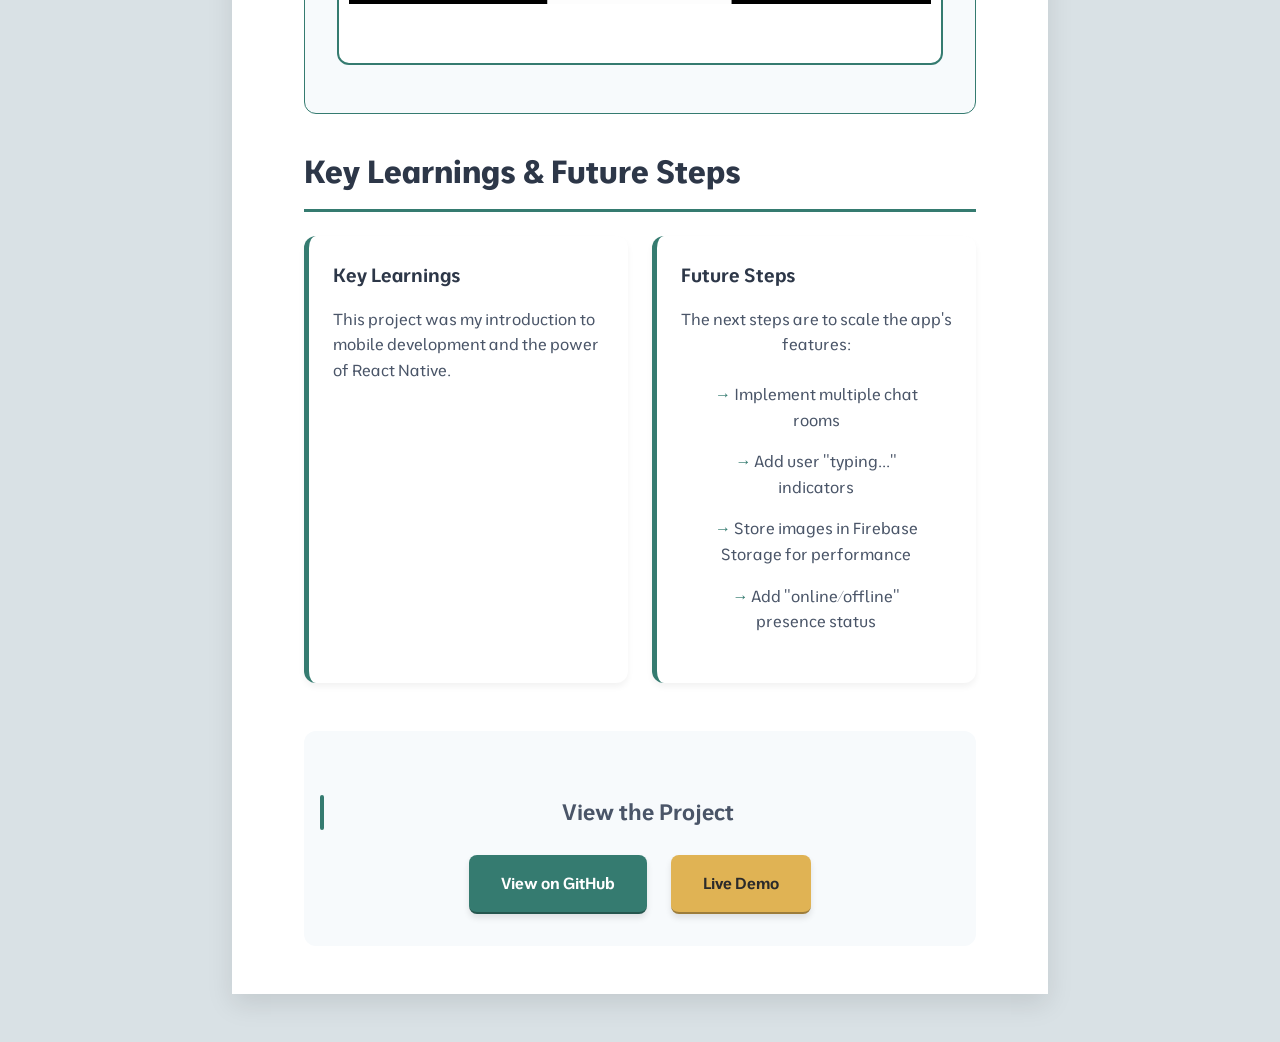
==== commit 961b2b4c: "UPDATE FOR CASE STUDIES UPDATED PATHS AND LINKS" ====
--- a/CHAT_APP_CASE_STUDY.html
+++ b/CHAT_APP_CASE_STUDY.html
@@ -8,124 +8,7 @@
     <link rel="preconnect" href="https://fonts.googleapis.com" />
     <link rel="preconnect" href="https://fonts.gstatic.com" crossorigin />
     <link href="https://fonts.googleapis.com/css2?family=Moderustic:wght@400;700&display=swap" rel="stylesheet" />
-
-    <style>
-      * { margin: 0; padding: 0; box-sizing: border-box; }
-      body {
-        font-family: "Moderustic", sans-serif; font-weight: 400; line-height: 1.6;
-        color: #333; background: #d9e1e5;
-      }
-      .page {
-        width: 8.5in; min-height: 11in; margin: 20px auto 0.5in auto; padding: 0.5in 0.75in;
-        background: white; page-break-after: always; position: relative;
-        box-shadow: 0 10px 25px rgba(0,0,0,0.1);
-      }
-      .page:last-child { page-break-after: avoid; }
-      
-      /* Navigation */
-      .nav-header { text-align: center; padding-bottom: 20px; }
-      .nav-btn {
-        display: inline-block; padding: 12px 30px; background-color: #e0b354; 
-        color: #2b2b2b; text-decoration: none; border-radius: 6px; font-weight: 700;
-        box-shadow: 0 2px 4px rgba(0,0,0,0.1); border-bottom: 2px solid rgba(0, 0, 0, 0.3);
-      }
-      .nav-btn:hover { opacity: 0.8; }
-
-      .hero-container { text-align: center; margin-bottom: 2rem; }
-      .hero-image {
-        width: 100%; height: 300px; 
-        background: #357b70; 
-        border-radius: 12px; display: flex; align-items: center; justify-content: center;
-        margin: 0 auto 1rem; border: 3px dashed #e0b354; overflow: hidden;
-      }
-      .hero-image img { width: 100%; height: 100%; object-fit: cover; display: block; }
-      
-      .main-title { font-size: 3rem; font-weight: 700; color: #2d3748; margin-bottom: 0.5rem; letter-spacing: -1px; }
-      .subtitle { font-size: 1.3rem; color: #718096; margin-bottom: 2rem; font-weight: 300; }
-      .project-pitch {
-        font-size: 1rem; color: #4a5568; margin-bottom: 2rem; padding: 1.5rem;
-        background: #f7fafc;
-        border-radius: 12px; border-left: 5px solid #357b70; box-shadow: 0 4px 6px rgba(0,0,0,.05);
-        text-align: justify;
-      }
-      .project-details-grid {
-        display: grid; grid-template-columns: repeat(auto-fit, minmax(200px, 1fr));
-        gap: 1.5rem; margin: 2rem auto; padding: 0 1rem;
-      }
-      .detail-card {
-        background: white; padding: 1.5rem; border-radius: 12px; box-shadow: 0 4px 6px rgba(0,0,0,.1);
-        text-align: center; border-top: 4px solid #357b70;
-      }
-      .detail-card h3 { color: #357b70; font-size: 1.1rem; font-weight: 700; margin-bottom: 1rem; text-transform: uppercase; }
-      .detail-card .detail-title { display: block; font-weight: 700; font-size: 1rem; color: #2d3748; margin-bottom: .75rem; }
-      .detail-card p, .detail-card li { font-size: .9rem; color: #4a5568; list-style: none; padding: 0; }
-      h2 {
-        font-size: 2rem; font-weight: 700; color: #2d3748; margin: 2rem 0 1.5rem 0;
-        border-bottom: 3px solid #357b70; padding-bottom: .75rem;
-      }
-      h3 {
-        font-size: 1.4rem; font-weight: 600; color: #4a5568; margin: 2rem 0 1rem 0; position: relative; padding-left: 1rem;
-      }
-      h3::before {
-        content: ""; position: absolute; left: -1rem; top: 50%; transform: translateY(-50%);
-        width: 4px; height: 100%; background: #357b70; border-radius: 2px;
-      }
-      p { margin-bottom: 1.25rem; font-size: 1rem; color: #4a5568; text-align: justify; }
-      .challenge-section {
-        margin-bottom: 2rem; padding: 1.5rem; border-radius: 12px; background: #f8f9fa; border: 1px solid #e9ecef;
-        page-break-inside: avoid;
-      }
-      .visual-proof { margin: 1.5rem 0; padding: 1rem; background: white; border-radius: 8px; border: 2px solid #e2e8f0; }
-      .visual-proof h4 {
-        font-size: 1rem; color: #357b70; margin-bottom: .75rem; font-weight: 600; text-transform: uppercase; letter-spacing: .5px;
-      }
-      .side-by-side-container { display: grid; grid-template-columns: 1fr 1fr; gap: 1.5rem; margin: 1.5rem 0; }
-      .code-comparison { width: 100%; }
-      .code-comparison h4 { text-align: center; color: #357b70; font-size: 1rem; margin-bottom: .75rem; font-weight: 600; }
-      .code-placeholder {
-        background: #1a202c; color: #e2e8f0; height: 280px; border-radius: 8px; display: flex; align-items: center; justify-content: center;
-        border: 2px solid #357b70; overflow: hidden; padding: .5rem; position: relative;
-      }
-      .code-placeholder img { width: 100%; height: 100%; object-fit: contain; border-radius: 4px; }
-      .image-placeholder {
-        width: 100%; min-height: 250px; background: white; border: 2px solid #e2e8f0; border-radius: 8px; display: flex; align-items: center; justify-content: center; padding: .5rem; overflow: hidden;
-      }
-      .image-placeholder img { width: 100%; height: 100%; object-fit: contain; border-radius: 8px; }
-      .ui-screenshots { display: grid; grid-template-columns: 1fr 1fr; gap: 1.5rem; margin: 1.5rem 0; }
-      .final-solution {
-        background: #f7fafc; padding: 2rem; border-radius: 12px; border: 1px solid #357b70; margin: 2rem 0;
-      }
-      .gif-placeholder {
-        width: 100%; height: 450px; background: white; border: 2px solid #357b70; border-radius: 12px; display: block; margin: 1rem 0; padding: 10px; overflow: hidden;
-      }
-      .gif-placeholder img { width: 100%; height: 100%; object-fit: contain; display: block; content: url('./CHATAPP_WORKING_ON_PHONE.gif'); }
-      .learnings-grid { display: grid; grid-template-columns: 1fr 1fr; gap: 1.5rem; margin: 1.5rem 0; page-break-inside: avoid; }
-      .learning-box { background: white; padding: 1.5rem; border-radius: 12px; border-left: 5px solid #357b70; box-shadow: 0 4px 6px rgba(0,0,0,.05); }
-      .learning-box h4 { font-size: 1.2rem; color: #2d3748; margin-bottom: 1rem; font-weight: 600; }
-      .future-steps-list { margin: 1rem auto; padding-left: 0; list-style: none; max-width: 80%; text-align: center; }
-      .future-steps-list li { padding: .5rem 0; color: #4a5568; }
-      .future-steps-list li::before { content: "→ "; color: #357b70; font-weight: bold; }
-      .cta-section {
-        text-align: center; margin-top: 3rem; padding: 2rem; background: #f7fafc; border-radius: 12px;
-      }
-      .cta-section h3 { margin-bottom: 1.5rem; text-align: center; padding-left: 0; }
-      .cta-section h4 { margin: 1.5rem 0 .5rem 0; color: #4a5568; font-size: 1.1rem; }
-      .cta-buttons { display: flex; gap: 1.5rem; justify-content: center; margin-top: 1.5rem; }
-      .cta-button {
-        padding: 1rem 2rem; border: none; border-radius: 8px; font-weight: 600; text-decoration: none; color: white; transition: all .3s ease; font-size: 1rem; box-shadow: 0 4px 6px rgba(0,0,0,.1);
-        border-bottom: 2px solid rgba(0, 0, 0, 0.3);
-      }
-      .cta-button:hover { transform: translateY(-2px); box-shadow: 0 6px 12px rgba(0,0,0,.15); opacity: 0.8; }
-      
-      .github-button { background-color: #357b70; }
-      .demo-button { background-color: #e0b354; color: #2b2b2b; }
-
-      @media print {
-        .nav-header { display: none; }
-        .page { width: 100%; margin: 0; padding: 0.5in; box-shadow: none; border: none; }
-        .gif-placeholder img { content: url('./CHATAPP_WORKING_ON_PHONE.png') !important; }
-      }
-    </style>
+    <link rel="stylesheet" href="styles.css" />
 </head>
 <body>
     <div class="nav-header">
@@ -140,8 +23,8 @@
         <h1 class="main-title">Chat App</h1>
         <p class="subtitle">A Case Study in Cross-Platform Mobile Development</p>
         <div class="project-pitch">
-          <strong>Project Pitch:</strong><br /><br />
-          The objective of this project was to build a cross-platform mobile chat application for iOS and Android. As the sole developer, I was responsible for the entire build, from setting up the environment to integrating a real-time backend. The challenge was to create a seamless user experience, including real-time messaging, image sharing, and location sharing. This project showcases my skills in mobile development using React Native and backend-as-a-service integration with Google Firebase.
+          <strong>What to be done?</strong><br /><br />
+          The objective of this project was to build a cross-platform mobile chat application for iOS and Android. As the sole developer, I was responsible for the entire build...
         </div>
       </div>
 
@@ -179,10 +62,10 @@
       <div class="challenge-section">
         <h3>Challenge 1: Backend: Implementing Real-Time Data Flow</h3>
         <p>
-          <strong>Problem:</strong> A chat app's core requirement is real-time communication. This requires a backend that can push data to clients instantly, rather than relying on the user pulling to refresh.
+          <strong>Problem:</strong> A chat app's core requirement is real-time communication...
         </p>
         <p>
-          <strong>Solution:</strong> I integrated Google Firebase as the backend-as-a-service (BaaS). I used <strong>Firebase Authentication</strong> to manage user login and <strong>Cloud Firestore</strong> as the real-time NoSQL database. By setting up a listener on the Firestore collection, the app automatically updates with new messages in real-time, providing a modern chat experience.
+          <strong>Solution:</strong> I integrated Google Firebase as the backend-as-a-service (BaaS)...
         </p>
         <div class="visual-proof">
           <h4>Visual Proof: Real-Time Firestore Listener</h4>
@@ -195,16 +78,16 @@
       <div class="challenge-section">
         <h3>Challenge 2: UI/UX: Building a Native Chat Interface</h3>
         <p>
-          <strong>Problem:</strong> Building a chat UI from scratch (bubbles, input fields, avatars) is complex. The app also needed to navigate between a "welcome" screen and the "chat" screen.
+          <strong>Problem:</strong> Building a chat UI from scratch (bubbles, input fields, avatars) is complex...
         </p>
         <p>
-          <strong>Solution:</strong> To create a professional and functional chat interface, I implemented the <strong>GiftedChat</strong> library, which provides a complete, customizable chat UI "out of the box". For navigation, I used <strong>React Navigation</strong> to create a stack navigator, allowing the user to enter their name and choose a background color before seamlessly transitioning to the main chat room.
+          <strong>Solution:</strong> To create a professional and functional chat interface, I implemented the <strong>GiftedChat</strong> library...
         </p>
         <div class="visual-proof">
           <h4>Visual Proof: App Navigation & UI</h4>
           <div class="ui-screenshots">
              <div class="image-placeholder">
-               <img src="img\CHATAPP\SCREENSHOT_CHATAPP_WELCOME_1.png" alt="Screenshot of the Welcome Screen" />
+               <img src="img/CHATAPP/SCREENSHOT_CHATAPP_WELCOME_1.png" alt="Screenshot of the Welcome Screen" />
              </div>
              <div class="image-placeholder">
                <img src="img/CHATAPP/SCREENSHOT_CHATAPP_UI.png" alt="Screenshot of the GiftedChat UI" />
@@ -221,7 +104,7 @@
           <strong>Problem:</strong> The app needed to go beyond text and access native device features like the camera, photo library, and location services.
         </p>
         <p>
-          <strong>Solution:</strong> Using <strong>Expo's</strong> APIs, I integrated functionality to request user permissions for device features. I then implemented action buttons within the chat input to allow users to take a photo, select an image from their library, or share their current location. These attachments were stored in Firebase and rendered directly in the chat window.
+          <strong>Solution:</strong> Using <strong>Expo's</strong> APIs, I integrated functionality to request user permissions for device features...
         </p>
         <div class="visual-proof">
           <h4>Visual Proof: Native Feature Integration</h4>
@@ -234,7 +117,7 @@
       <div class="final-solution">
         <h2>The Final Solution</h2>
         <p>
-          The result is a fully functional, cross-platform mobile chat application. It provides real-time, authenticated messaging, along with image and location sharing. The use of React Native and Expo allowed for a single codebase to target both iOS and Android effectively.
+          The result is a fully functional, cross-platform mobile chat application. It provides real-time, authenticated messaging, along with image and location sharing.
         </p>
          <div class="gif-placeholder">
            <img src="img/CHATAPP/CHATAPP_WORKING_ON_PHONE.gif" alt="Chat App user flow demonstration" />
@@ -246,7 +129,7 @@
         <div class="learning-box">
           <h4>Key Learnings</h4>
           <p>
-            This project was my introduction to mobile development and the power of React Native. It demonstrated the efficiency of using a BaaS like Firebase to handle complex backend requirements (real-time data, auth), allowing me to focus on the frontend user experience.
+            This project was my introduction to mobile development and the power of React Native.
           </p>
         </div>
         <div class="learning-box">
@@ -263,7 +146,7 @@
         </div>
       </div>
 
-      <div classs="cta-section">
+      <div class="cta-section">
         <h3>View the Project</h3>
         <div class="cta-buttons">
           <a href="https://github.com/ivencomur/chat-app/tree/ACHIEVEMENT-5-WITH-README-FORT-PORTFOLIO" class="cta-button github-button" target="_blank" rel="noopener">View on GitHub</a>
--- a/styles.css
+++ b/styles.css
@@ -0,0 +1,540 @@
+/* =========================================
+   1. GLOBAL RESET & TYPOGRAPHY
+   ========================================= */
+* {
+    margin: 0;
+    padding: 0;
+    box-sizing: border-box;
+}
+
+body {
+    font-family: "Moderustic", sans-serif;
+    font-weight: 400;
+    line-height: 1.6;
+    color: #333;
+    background: #d9e1e5;
+}
+
+/* =========================================
+   2. SHARED LAYOUT UTILITIES
+   ========================================= */
+h1, h2, h3, h4 {
+    color: #2d3748;
+}
+
+p {
+    margin-bottom: 1.25rem;
+    font-size: 1rem;
+    color: #4a5568;
+}
+
+ul {
+    list-style: none;
+    padding: 0;
+    margin: 0;
+}
+
+/* =========================================
+   3. CASE STUDY LAYOUT (.page)
+   ========================================= */
+.page {
+    width: 100%;
+    max-width: 8.5in;
+    min-height: 11in;
+    margin: 20px auto 0.5in auto;
+    padding: 0.5in 0.75in;
+    background: white;
+    page-break-after: always;
+    position: relative;
+    box-shadow: 0 10px 25px rgba(0, 0, 0, 0.1);
+}
+
+.page:last-child {
+    page-break-after: avoid;
+}
+
+/* =========================================
+   4. VIEWER LAYOUT (.container for index.html)
+   ========================================= */
+.viewer-body {
+    padding: 40px 20px;
+}
+
+.container {
+    max-width: 900px;
+    margin: 0 auto;
+    padding: 40px;
+    background: #ffffff;
+    border-radius: 12px;
+    box-shadow: 0 10px 25px rgba(0, 0, 0, 0.1);
+}
+
+.viewer-title {
+    font-size: 2.5rem;
+    font-weight: 700;
+    margin-bottom: 1rem;
+    border-bottom: 3px solid #357b70;
+    padding-bottom: 0.75rem;
+}
+
+/* =========================================
+   5. NAVIGATION & BUTTONS
+   ========================================= */
+.nav-header {
+    text-align: center;
+    padding-bottom: 20px;
+    padding-top: 20px;
+}
+
+.nav-btn {
+    display: inline-block;
+    padding: 12px 30px;
+    background-color: #e0b354; /* Gold */
+    color: #2b2b2b;
+    text-decoration: none;
+    border-radius: 6px;
+    font-weight: 700;
+    box-shadow: 0 2px 4px rgba(0, 0, 0, 0.1);
+    border-bottom: 2px solid rgba(0, 0, 0, 0.3);
+    transition: opacity 0.3s ease;
+}
+
+.nav-btn:hover {
+    opacity: 0.8;
+    cursor: pointer;
+}
+
+/* Project Links in Viewer */
+.project-link {
+    display: block;
+    padding: 20px;
+    border: none;
+    border-radius: 8px;
+    font-weight: 700;
+    font-size: 1.2rem;
+    text-decoration: none;
+    color: white;
+    transition: all 0.3s ease;
+    box-shadow: 0 4px 6px rgba(0, 0, 0, 0.1);
+    background-color: #357b70; /* Teal */
+    border-bottom: 2px solid rgba(0, 0, 0, 0.3);
+    margin-bottom: 15px;
+}
+
+.project-link:hover {
+    transform: translateY(-3px);
+    opacity: 0.8;
+    box-shadow: 0 6px 12px rgba(0, 0, 0, 0.15);
+}
+
+.viewer-nav {
+    margin-top: 40px;
+    padding-top: 20px;
+    border-top: 2px solid #edf2f7;
+    display: flex;
+    justify-content: center;
+}
+
+/* =========================================
+   6. HERO SECTIONS
+   ========================================= */
+.hero-container {
+    text-align: center;
+    margin-bottom: 2rem;
+}
+
+.hero-image {
+    width: 100%;
+    height: 300px;
+    background: #357b70;
+    border-radius: 12px;
+    display: flex;
+    align-items: center;
+    justify-content: center;
+    margin: 0 auto 1rem;
+    border: 3px dashed #e0b354;
+    overflow: hidden;
+}
+
+.hero-image img {
+    width: 100%;
+    height: 100%;
+    object-fit: cover;
+    display: block;
+}
+
+.main-title {
+    font-size: 3rem;
+    font-weight: 700;
+    color: #2d3748;
+    margin-bottom: 0.5rem;
+    letter-spacing: -1px;
+}
+
+.subtitle {
+    font-size: 1.3rem;
+    color: #718096;
+    margin-bottom: 2rem;
+    font-weight: 300;
+}
+
+.project-pitch {
+    font-size: 1rem;
+    color: #4a5568;
+    margin-bottom: 2rem;
+    padding: 1.5rem;
+    background: #f7fafc;
+    border-radius: 12px;
+    border-left: 5px solid #357b70;
+    box-shadow: 0 4px 6px rgba(0, 0, 0, 0.05);
+    text-align: justify;
+}
+
+/* =========================================
+   7. GRID & CARDS
+   ========================================= */
+.project-details-grid {
+    display: grid;
+    grid-template-columns: repeat(auto-fit, minmax(200px, 1fr));
+    gap: 1.5rem;
+    margin: 2rem auto;
+    padding: 0 1rem;
+}
+
+.detail-card {
+    background: white;
+    padding: 1.5rem;
+    border-radius: 12px;
+    box-shadow: 0 4px 6px rgba(0, 0, 0, 0.1);
+    text-align: center;
+    border-top: 4px solid #357b70;
+}
+
+.detail-card h3 {
+    color: #357b70;
+    font-size: 1.1rem;
+    font-weight: 700;
+    margin-bottom: 1rem;
+    text-transform: uppercase;
+}
+
+.detail-card .detail-title {
+    display: block;
+    font-weight: 700;
+    font-size: 1rem;
+    color: #2d3748;
+    margin-bottom: 0.75rem;
+}
+
+.detail-card p, .detail-card li {
+    font-size: 0.9rem;
+    color: #4a5568;
+    list-style: none;
+    padding: 0;
+}
+
+/* =========================================
+   8. CONTENT HEADINGS & SECTIONS
+   ========================================= */
+h2 {
+    font-size: 2rem;
+    font-weight: 700;
+    margin: 2rem 0 1.5rem 0;
+    border-bottom: 3px solid #357b70;
+    padding-bottom: 0.75rem;
+}
+
+h3 {
+    font-size: 1.4rem;
+    font-weight: 600;
+    color: #4a5568;
+    margin: 2rem 0 1rem 0;
+    position: relative;
+    padding-left: 1rem;
+}
+
+h3::before {
+    content: "";
+    position: absolute;
+    left: -1rem;
+    top: 50%;
+    transform: translateY(-50%);
+    width: 4px;
+    height: 100%;
+    background: #357b70;
+    border-radius: 2px;
+}
+
+.challenge-section {
+    margin-bottom: 2rem;
+    padding: 1.5rem;
+    border-radius: 12px;
+    background: #f8f9fa;
+    border: 1px solid #e9ecef;
+    page-break-inside: avoid;
+}
+
+.visual-proof {
+    margin: 1.5rem 0;
+    padding: 1rem;
+    background: white;
+    border-radius: 8px;
+    border: 2px solid #e2e8f0;
+}
+
+.visual-proof h4 {
+    font-size: 1rem;
+    color: #357b70;
+    margin-bottom: 0.75rem;
+    font-weight: 600;
+    text-transform: uppercase;
+    letter-spacing: 0.5px;
+}
+
+/* =========================================
+   9. IMAGES & VISUALS
+   ========================================= */
+.side-by-side-container {
+    display: grid;
+    grid-template-columns: 1fr 1fr;
+    gap: 1.5rem;
+    margin: 1.5rem 0;
+}
+
+.code-comparison {
+    width: 100%;
+}
+
+.code-comparison h4 {
+    text-align: center;
+    color: #357b70;
+    font-size: 1rem;
+    margin-bottom: 0.75rem;
+    font-weight: 600;
+}
+
+.code-placeholder {
+    background: #1a202c;
+    color: #e2e8f0;
+    height: 280px;
+    border-radius: 8px;
+    display: flex;
+    align-items: center;
+    justify-content: center;
+    border: 2px solid #357b70;
+    overflow: hidden;
+    padding: 0.5rem;
+    position: relative;
+    font-family: "Monaco", "Menlo", "Ubuntu Mono", monospace;
+}
+
+.code-placeholder img {
+    width: 100%;
+    height: 100%;
+    object-fit: contain;
+    border-radius: 4px;
+}
+
+.image-placeholder {
+    width: 100%;
+    min-height: 250px;
+    background: white;
+    border: 2px solid #e2e8f0;
+    border-radius: 8px;
+    display: flex;
+    align-items: center;
+    justify-content: center;
+    padding: 0.5rem;
+    overflow: hidden;
+}
+
+.image-placeholder img {
+    width: 100%;
+    height: 100%;
+    object-fit: contain;
+    border-radius: 8px;
+}
+
+.ui-screenshots {
+    display: grid;
+    grid-template-columns: 1fr 1fr;
+    gap: 1.5rem;
+    margin: 1.5rem 0;
+}
+
+.final-solution {
+    background: #f7fafc;
+    padding: 2rem;
+    border-radius: 12px;
+    border: 1px solid #357b70;
+    margin: 2rem 0;
+}
+
+.gif-placeholder {
+    width: 100%;
+    height: 450px;
+    background: white;
+    border: 2px solid #357b70;
+    border-radius: 12px;
+    display: block;
+    margin: 1rem 0;
+    padding: 10px;
+    overflow: hidden;
+}
+
+.gif-placeholder img {
+    width: 100%;
+    height: 100%;
+    object-fit: contain;
+    display: block;
+}
+
+/* =========================================
+   10. LEARNINGS & CTA
+   ========================================= */
+.learnings-grid {
+    display: grid;
+    grid-template-columns: 1fr 1fr;
+    gap: 1.5rem;
+    margin: 1.5rem 0;
+    page-break-inside: avoid;
+}
+
+.learning-box {
+    background: white;
+    padding: 1.5rem;
+    border-radius: 12px;
+    border-left: 5px solid #357b70;
+    box-shadow: 0 4px 6px rgba(0, 0, 0, 0.05);
+}
+
+.learning-box h4 {
+    font-size: 1.2rem;
+    color: #2d3748;
+    margin-bottom: 1rem;
+    font-weight: 600;
+}
+
+.future-steps-list {
+    margin: 1rem auto;
+    padding-left: 0;
+    list-style: none;
+    max-width: 80%;
+    text-align: center;
+}
+
+.future-steps-list li {
+    padding: 0.5rem 0;
+    color: #4a5568;
+}
+
+.future-steps-list li::before {
+    content: "→ ";
+    color: #357b70;
+    font-weight: bold;
+}
+
+.cta-section {
+    text-align: center;
+    margin-top: 3rem;
+    padding: 2rem;
+    background: #f7fafc;
+    border-radius: 12px;
+}
+
+.cta-buttons {
+    display: flex;
+    gap: 1.5rem;
+    justify-content: center;
+    margin-top: 1.5rem;
+    flex-wrap: wrap;
+}
+
+.cta-button {
+    padding: 1rem 2rem;
+    border: none;
+    border-radius: 8px;
+    font-weight: 600;
+    text-decoration: none;
+    color: white;
+    transition: all 0.3s ease;
+    font-size: 1rem;
+    box-shadow: 0 4px 6px rgba(0, 0, 0, 0.1);
+    border-bottom: 2px solid rgba(0, 0, 0, 0.3);
+}
+
+.cta-button:hover {
+    transform: translateY(-2px);
+    box-shadow: 0 6px 12px rgba(0, 0, 0, 0.15);
+    opacity: 0.8;
+}
+
+.github-button { background-color: #357b70; }
+.demo-button { background-color: #e0b354; color: #2b2b2b; }
+
+/* =========================================
+   11. MEDIA QUERIES & PRINT
+   ========================================= */
+@media screen and (max-width: 768px) {
+    .page {
+        margin: 0;
+        padding: 1.5rem;
+        width: 100%;
+        min-height: 100vh;
+        box-shadow: none;
+    }
+    .main-title { font-size: 2rem !important; }
+    .side-by-side-container,
+    .ui-screenshots,
+    .learnings-grid,
+    .project-details-grid {
+        grid-template-columns: 1fr !important;
+    }
+    .gif-placeholder {
+        height: auto !important;
+        min-height: 300px;
+    }
+}
+
+@media print {
+    .nav-header { display: none; }
+    body { background: white; -webkit-print-color-adjust: exact; print-color-adjust: exact; }
+    .page { width: 100%; max-width: none; min-height: 0; margin: 0; padding: 0.5in 0.6in; page-break-after: always; box-shadow: none; border: none; }
+    .page:last-child { page-break-after: avoid; }
+    
+    .side-by-side-container { display: block !important; }
+    
+    .code-comparison {
+        page-break-inside: avoid; break-inside: avoid-page;
+        page-break-before: always; page-break-after: always;
+        margin: 0; padding: 0.15in 0 0;
+    }
+    .code-comparison:first-child { page-break-before: auto; }
+    
+    .code-comparison h4 {
+        page-break-inside: avoid; break-inside: avoid-page;
+        margin: 0 0 0.15in 0; text-align: center; font-size: 1.2rem;
+    }
+    
+    .code-placeholder {
+        width: 100% !important; height: 8in !important; max-height: 8.5in !important;
+        border: none !important; padding: 0 !important; margin: 0 !important;
+        display: flex !important; align-items: center !important; justify-content: center !important;
+        page-break-inside: avoid; break-inside: avoid-page;
+    }
+    .code-placeholder img {
+        width: 100% !important; height: 100% !important; object-fit: contain !important;
+        position: static !important; max-width: 100% !important; max-height: 100% !important;
+    }
+    
+    .challenge-section, .visual-proof, .ui-screenshots, .image-placeholder,
+    .final-solution, .learnings-grid, .learning-box {
+        page-break-inside: avoid; break-inside: avoid-page;
+    }
+
+    /* Fallback for GIFs in print */
+    .gif-placeholder img[src*="MEETAPP"] { content: url('./MEETAPP_WORKING_ON_PHONE.png'); }
+    .gif-placeholder img[src*="CHATAPP"] { content: url('./CHATAPP_WORKING_ON_PHONE.png'); }
+    .gif-placeholder img[src*="RECIPEAPP"] { content: url('./RECIPEAPP_WORKING_ON_PHONE.png'); }
+    .gif-placeholder img[src*="MOVIEMOBS"] { content: url('img/MOVIEMOBS/APP_WORKING_ON_PHONE.png'); }
+}
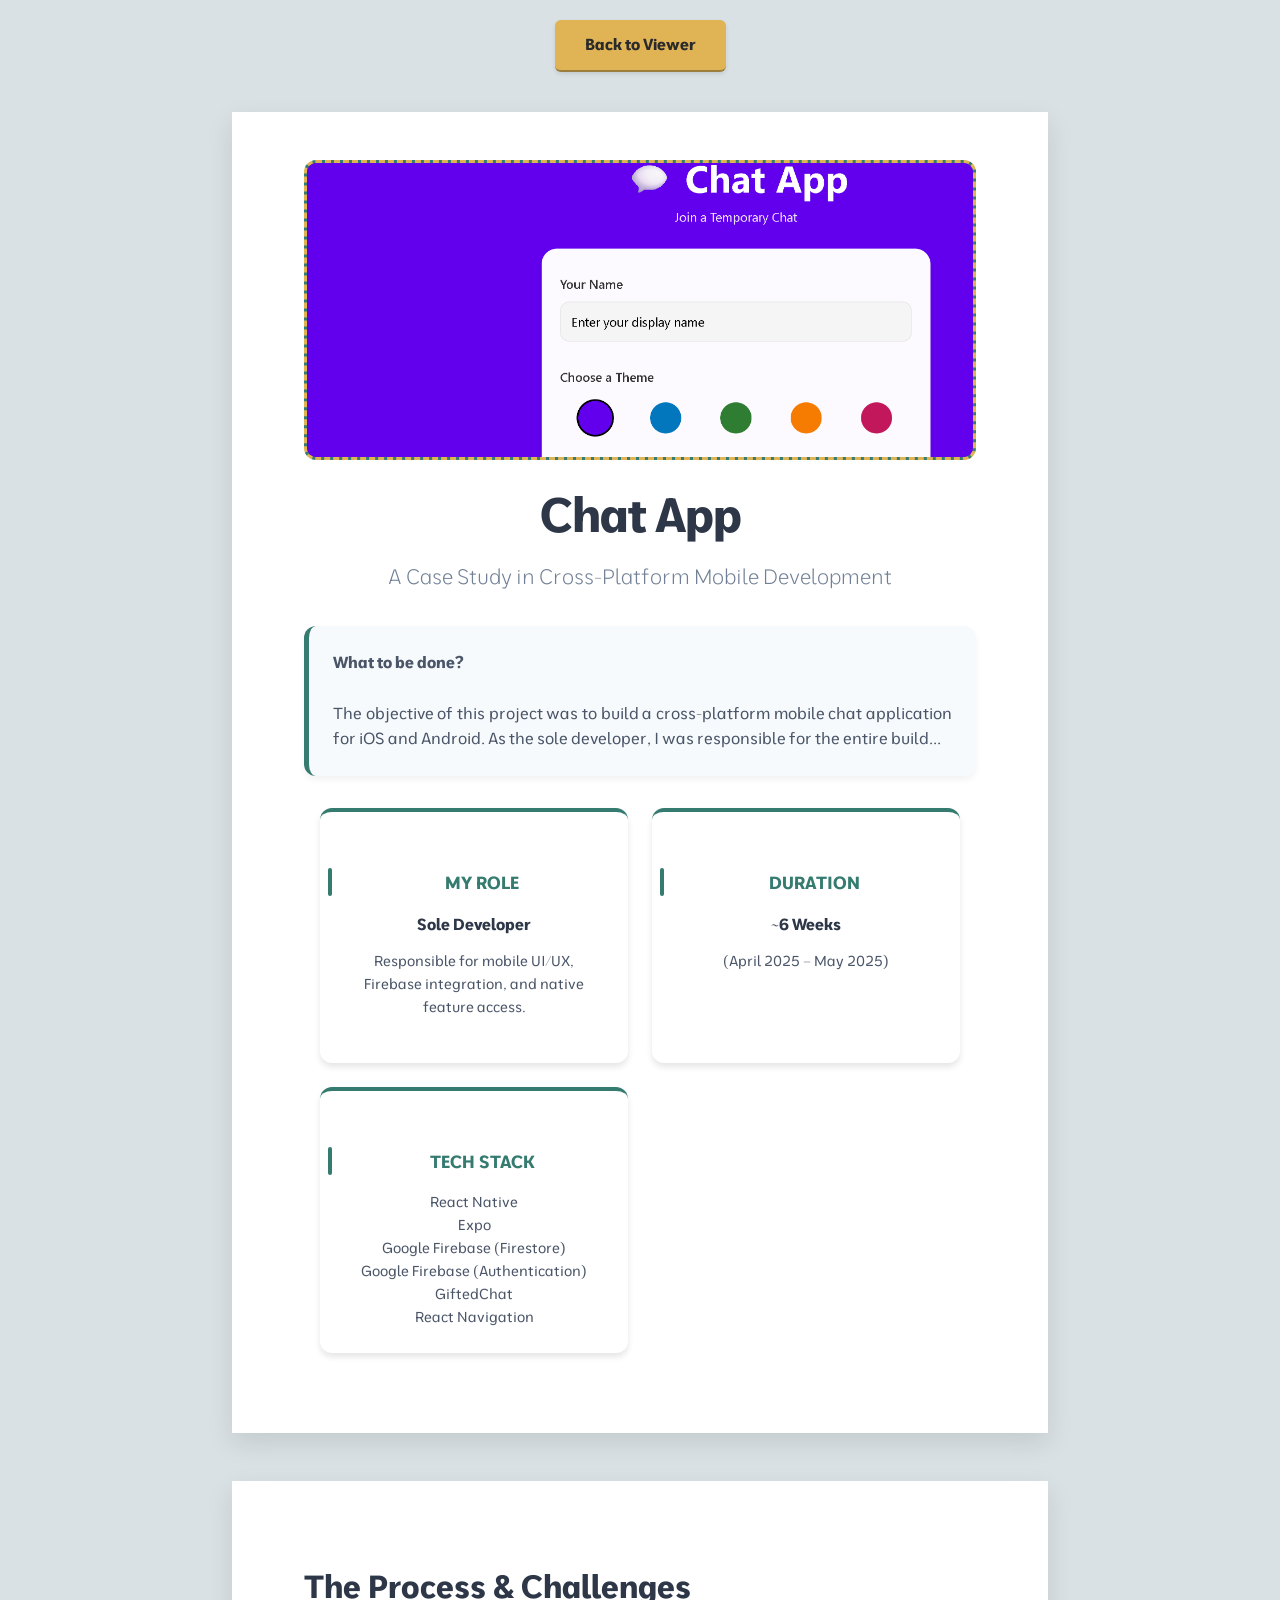
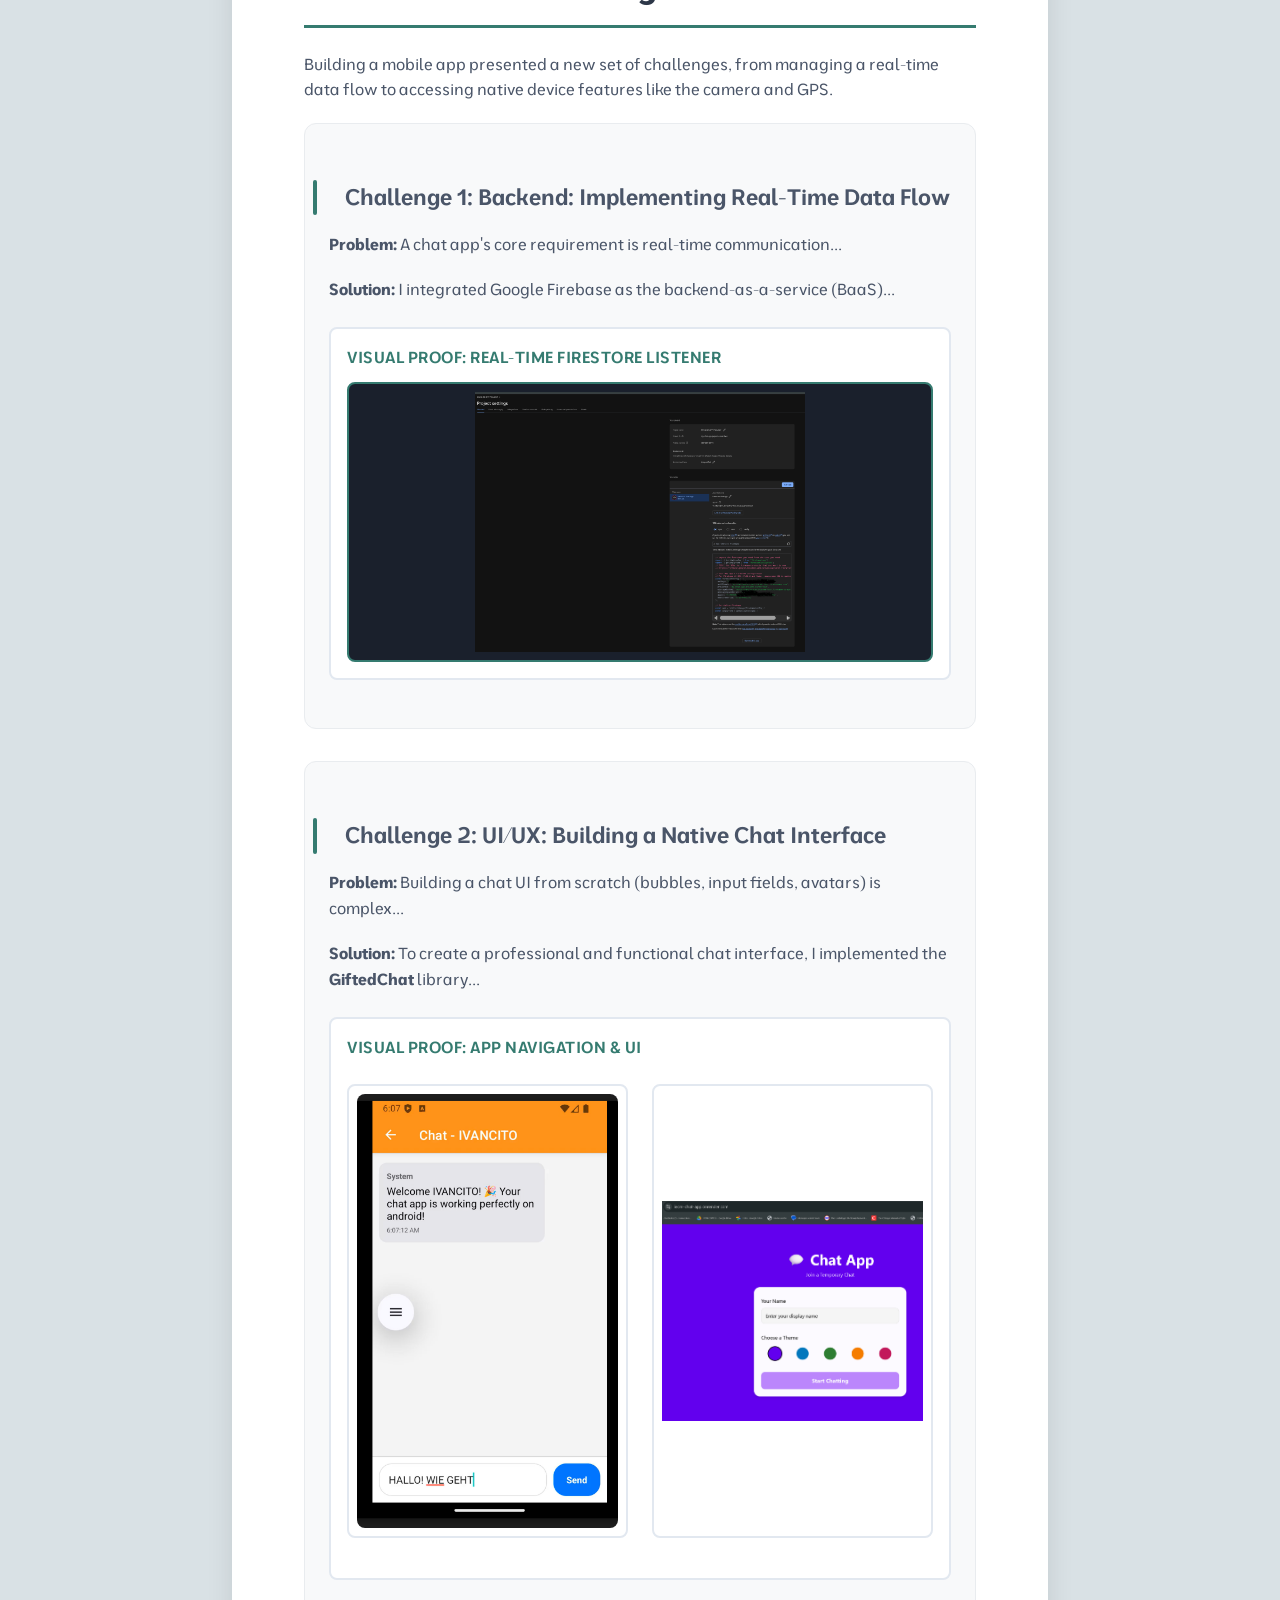
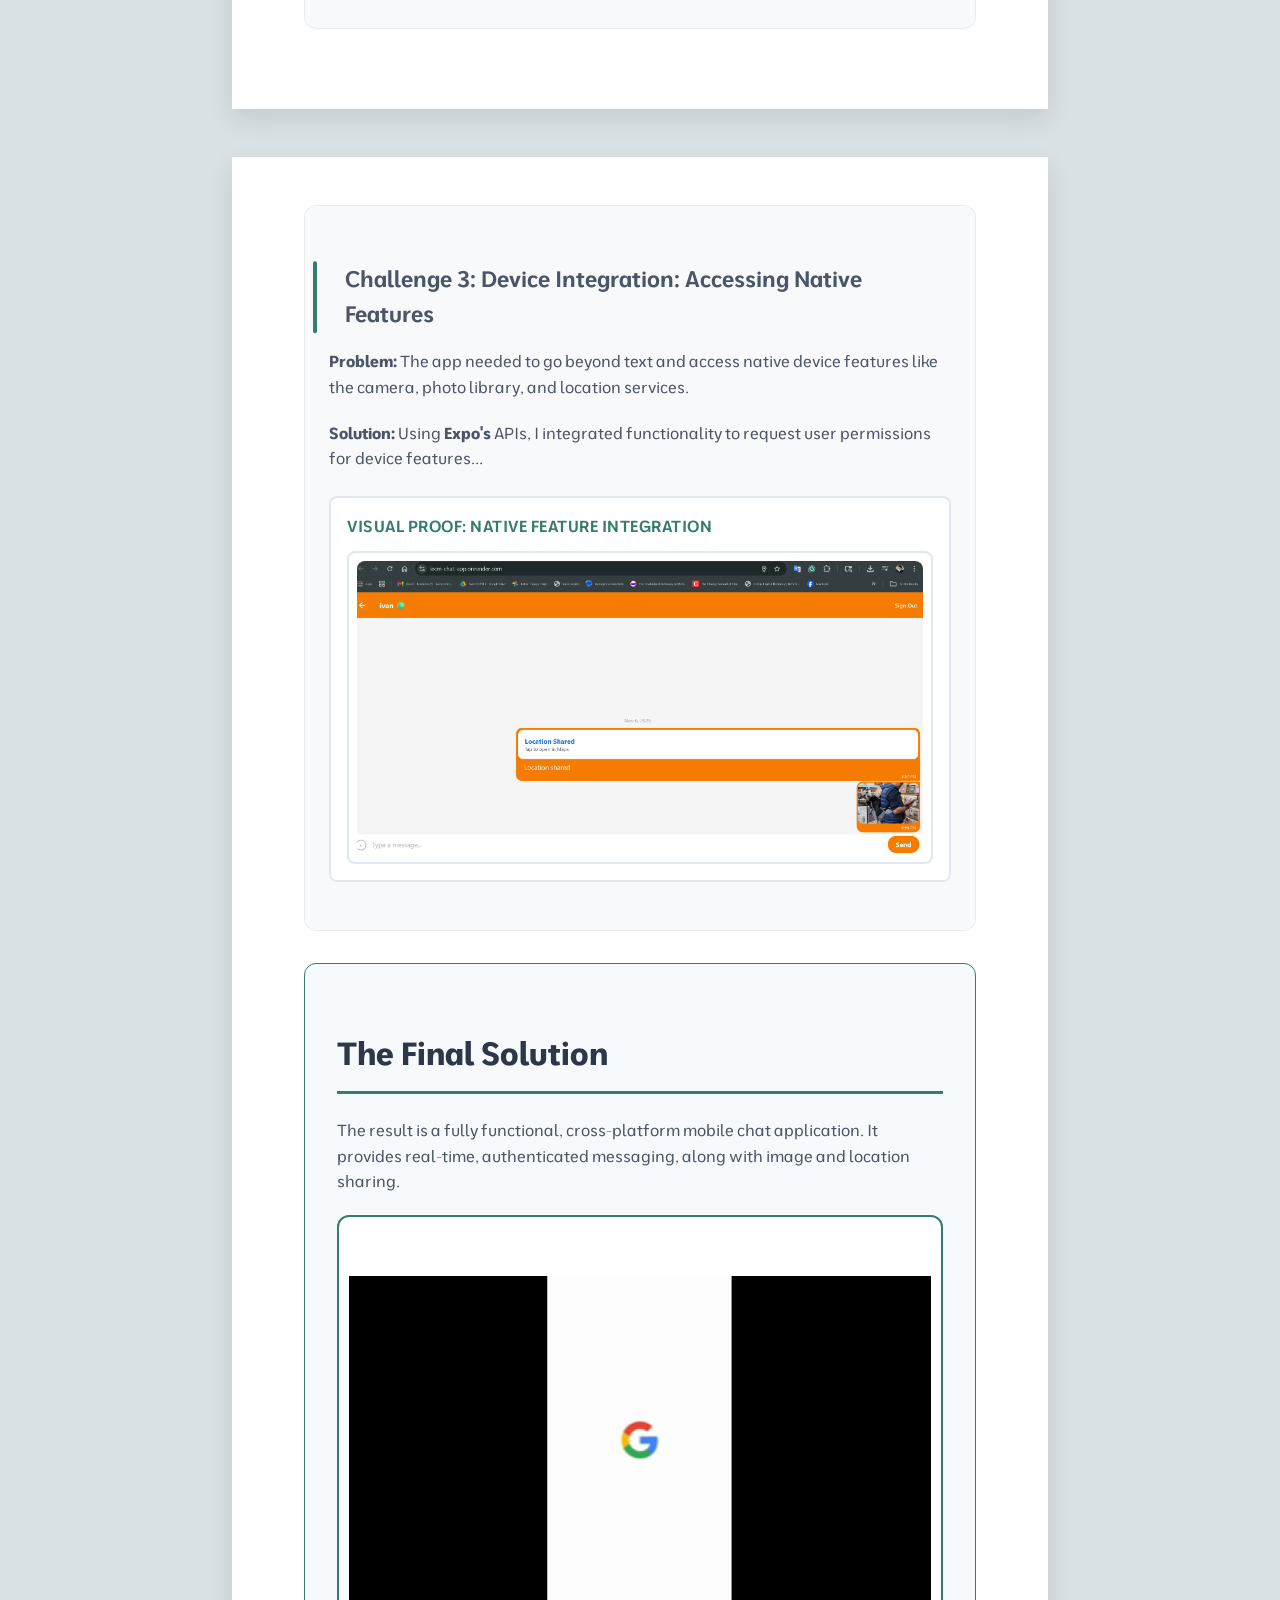
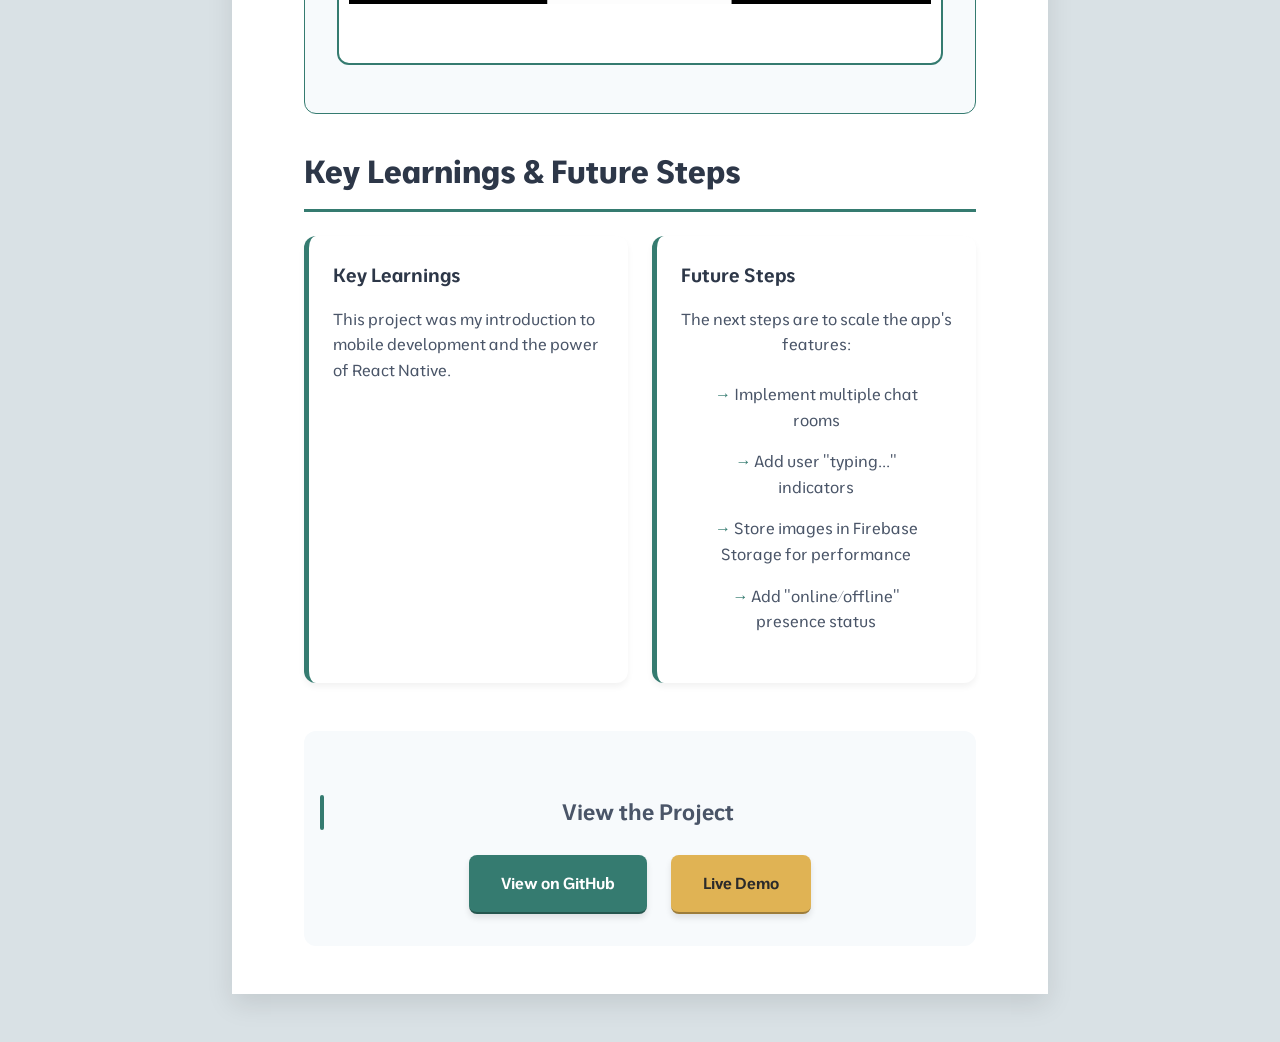
==== commit 5e455954: "Add Google Translate widget to all case studies" ====
--- a/CHAT_APP_CASE_STUDY.html
+++ b/CHAT_APP_CASE_STUDY.html
@@ -11,6 +11,30 @@
     <link rel="stylesheet" href="styles.css" />
 </head>
 <body>
+    <div id="google_translate_element" style="position: absolute; top: 10px; right: 10px; z-index: 9999;"></div>
+    <script type="text/javascript">
+        function googleTranslateElementInit() {
+            new google.translate.TranslateElement({
+                pageLanguage: 'en',
+                layout: google.translate.TranslateElement.InlineLayout.SIMPLE,
+                autoDisplay: true
+            }, 'google_translate_element');
+        }
+    </script>
+    <script type="text/javascript" src="//translate.google.com/translate_a/element.js?cb=googleTranslateElementInit"></script>
+    <style>
+        /* Widget Styling */
+        .goog-te-gadget-simple {
+            background-color: rgba(255,255,255,0.9) !important;
+            border: 1px solid #e0e0e0 !important;
+            padding: 5px !important;
+            border-radius: 4px !important;
+            font-family: sans-serif !important;
+        }
+        .goog-te-gadget-simple a { text-decoration: none !important; color: #333 !important; }
+        .goog-te-banner-frame { display: none !important; }
+        body { top: 0px !important; }
+    </style>
     <div class="nav-header">
         <a href="index.html" class="nav-btn">Back to Viewer</a>
     </div>
@@ -155,4 +179,4 @@
       </div>
     </div>
 </body>
-</html>+</html>
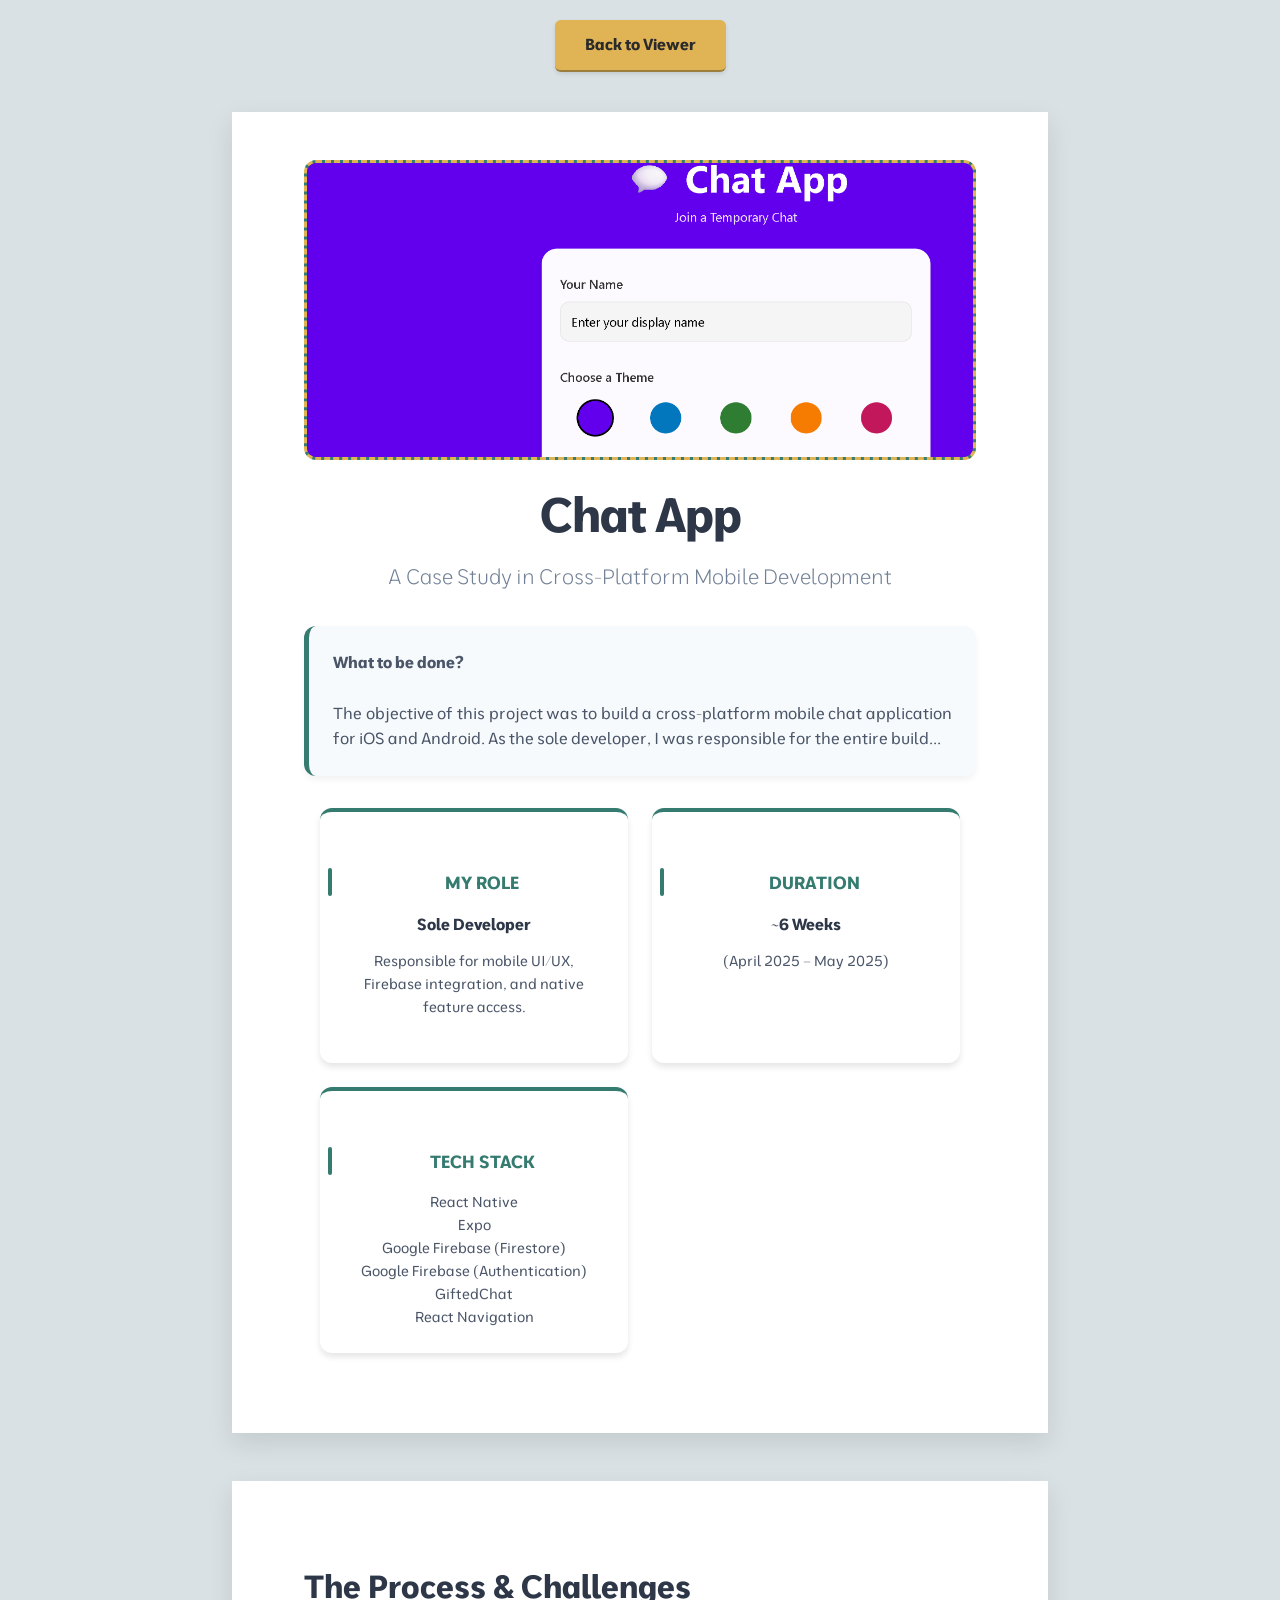
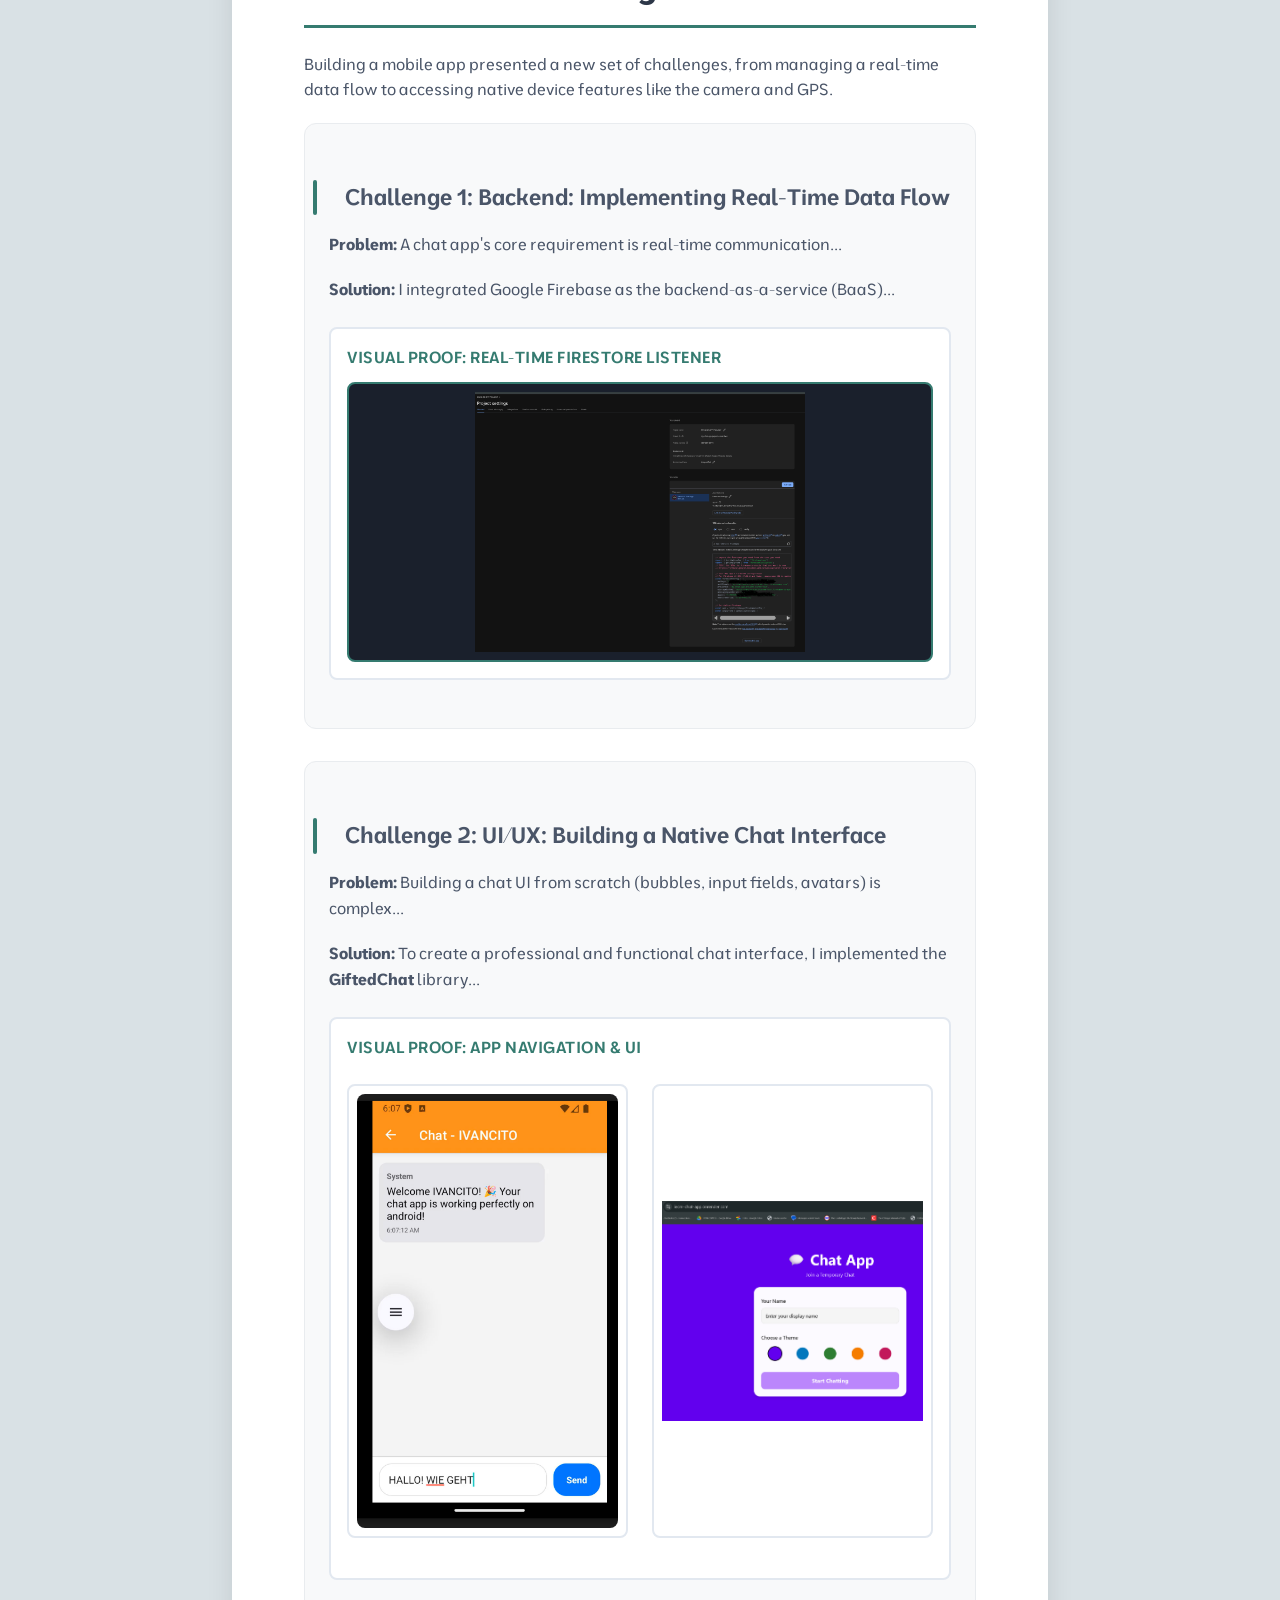
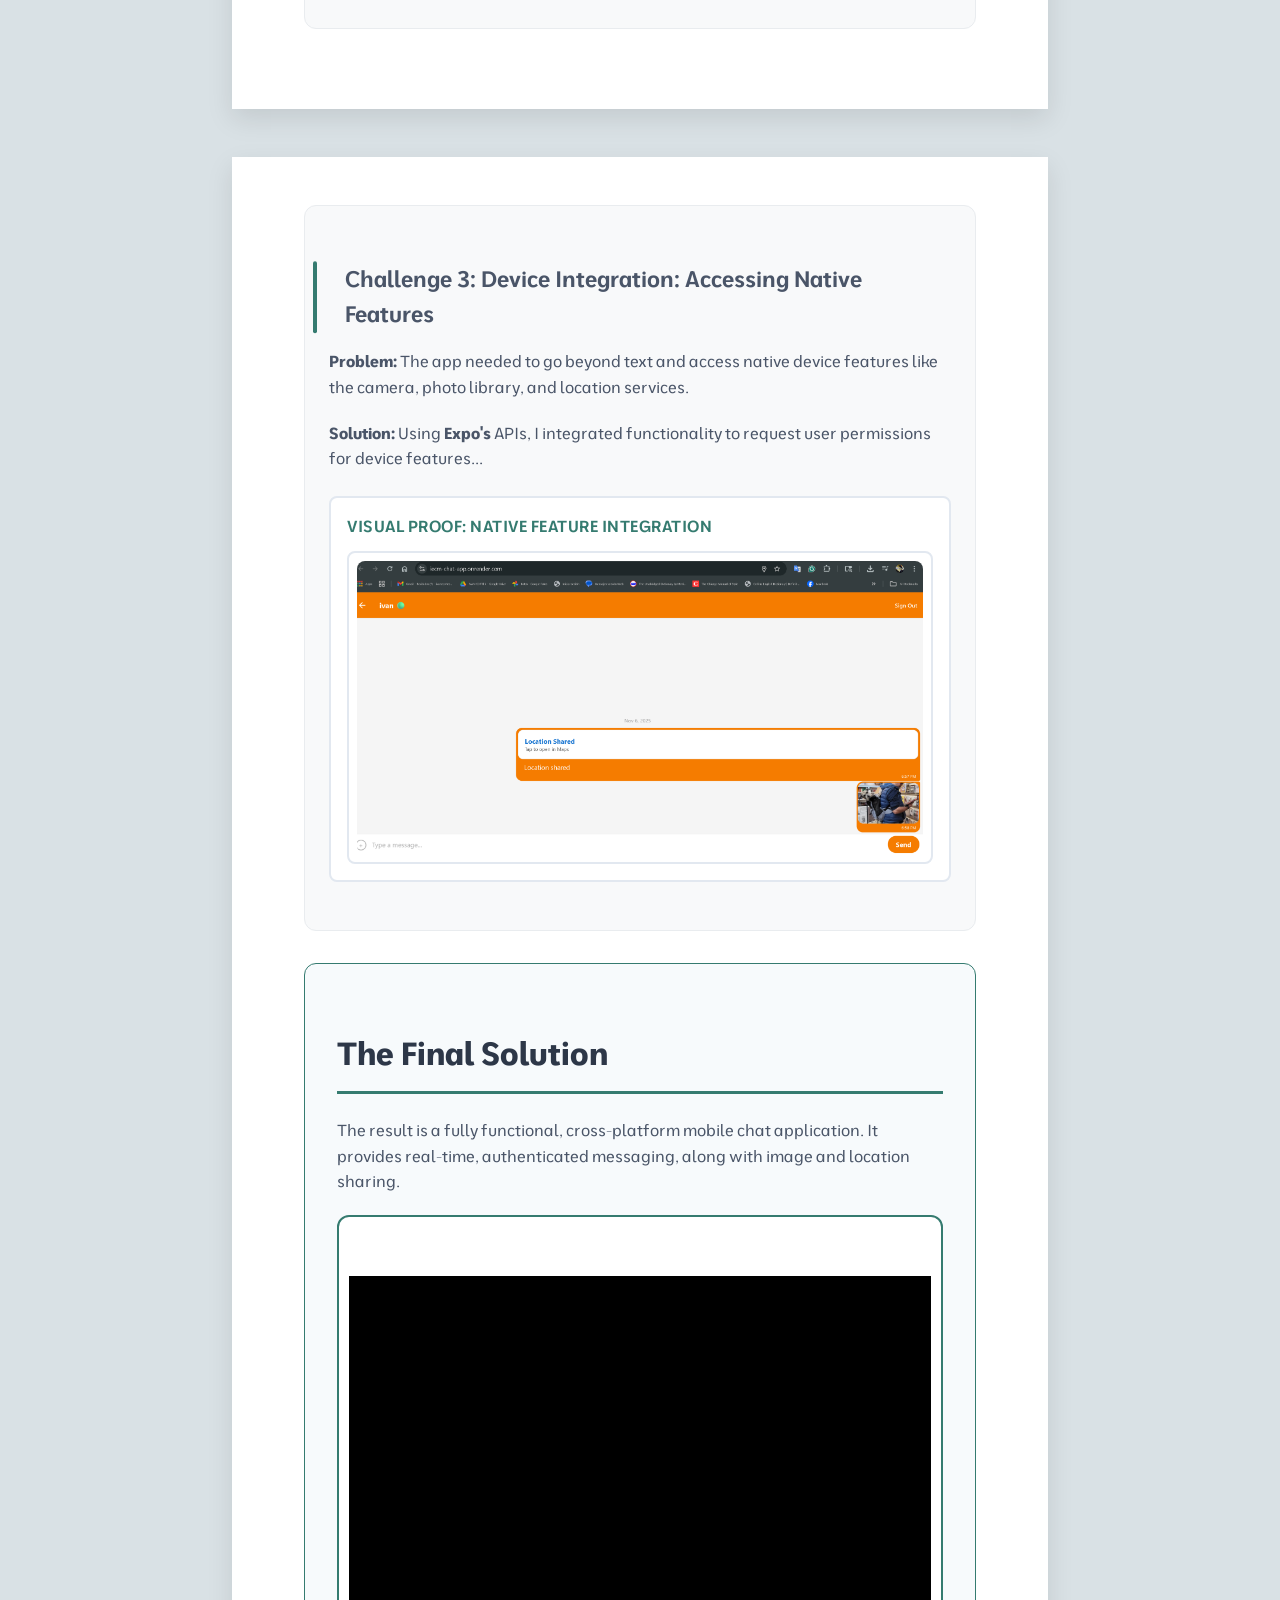
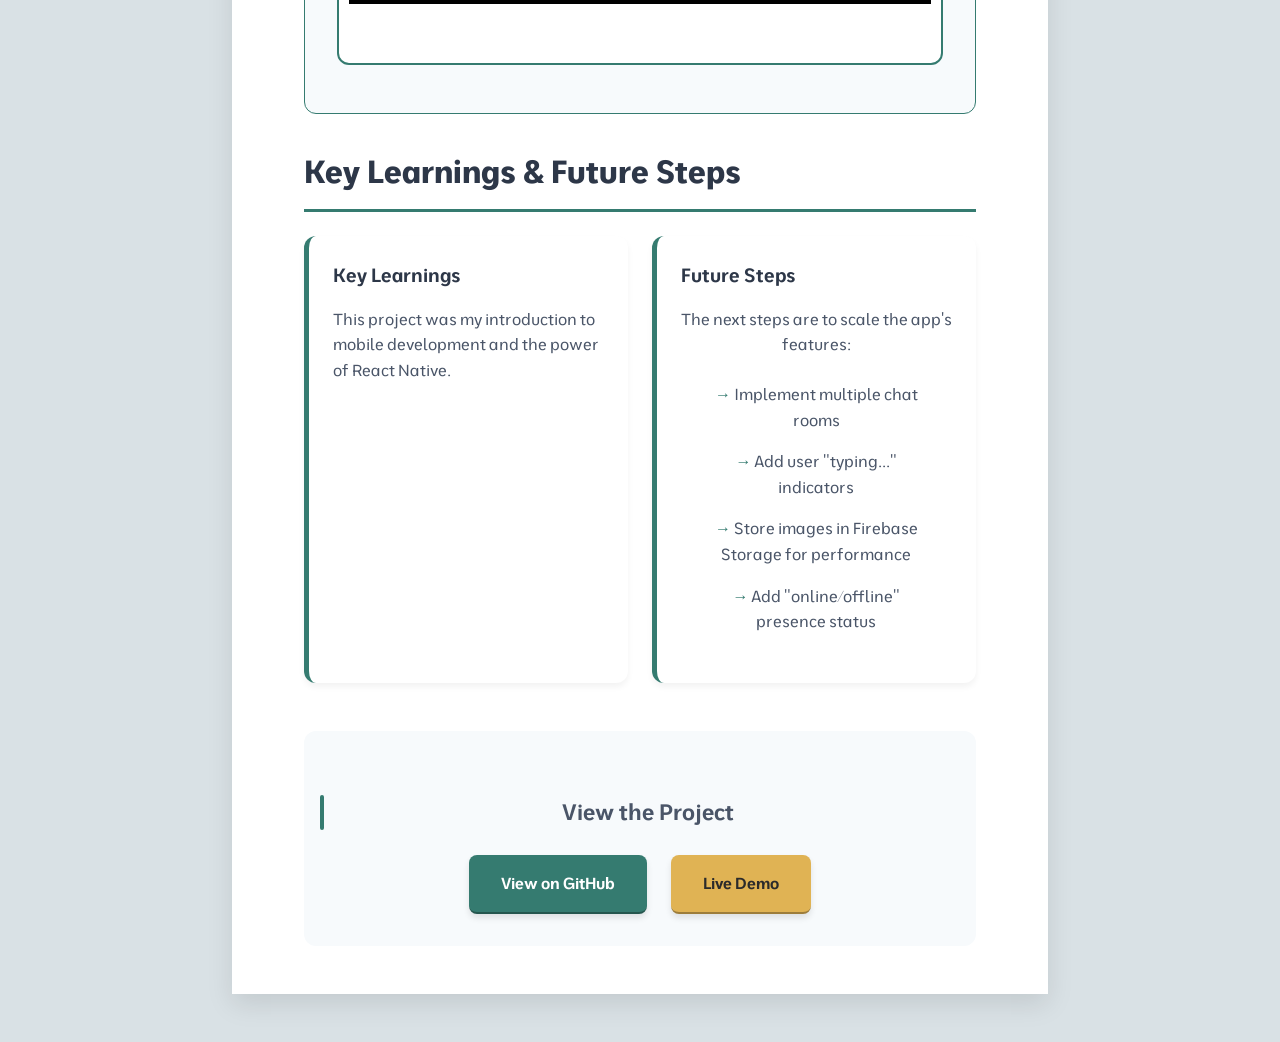
==== commit 5a4fd50e: "changes in language changes in languages" ====
--- a/CHAT_APP_CASE_STUDY.html
+++ b/CHAT_APP_CASE_STUDY.html
@@ -11,7 +11,7 @@
     <link rel="stylesheet" href="styles.css" />
 </head>
 <body>
-    <div id="google_translate_element" style="position: absolute; top: 10px; right: 10px; z-index: 9999;"></div>
+    <div id="google_translate_element" style="position: absolute; top: 15px; left: 20px; z-index: 9999;"></div>
     <script type="text/javascript">
         function googleTranslateElementInit() {
             new google.translate.TranslateElement({
@@ -180,3 +180,4 @@
     </div>
 </body>
 </html>
+
